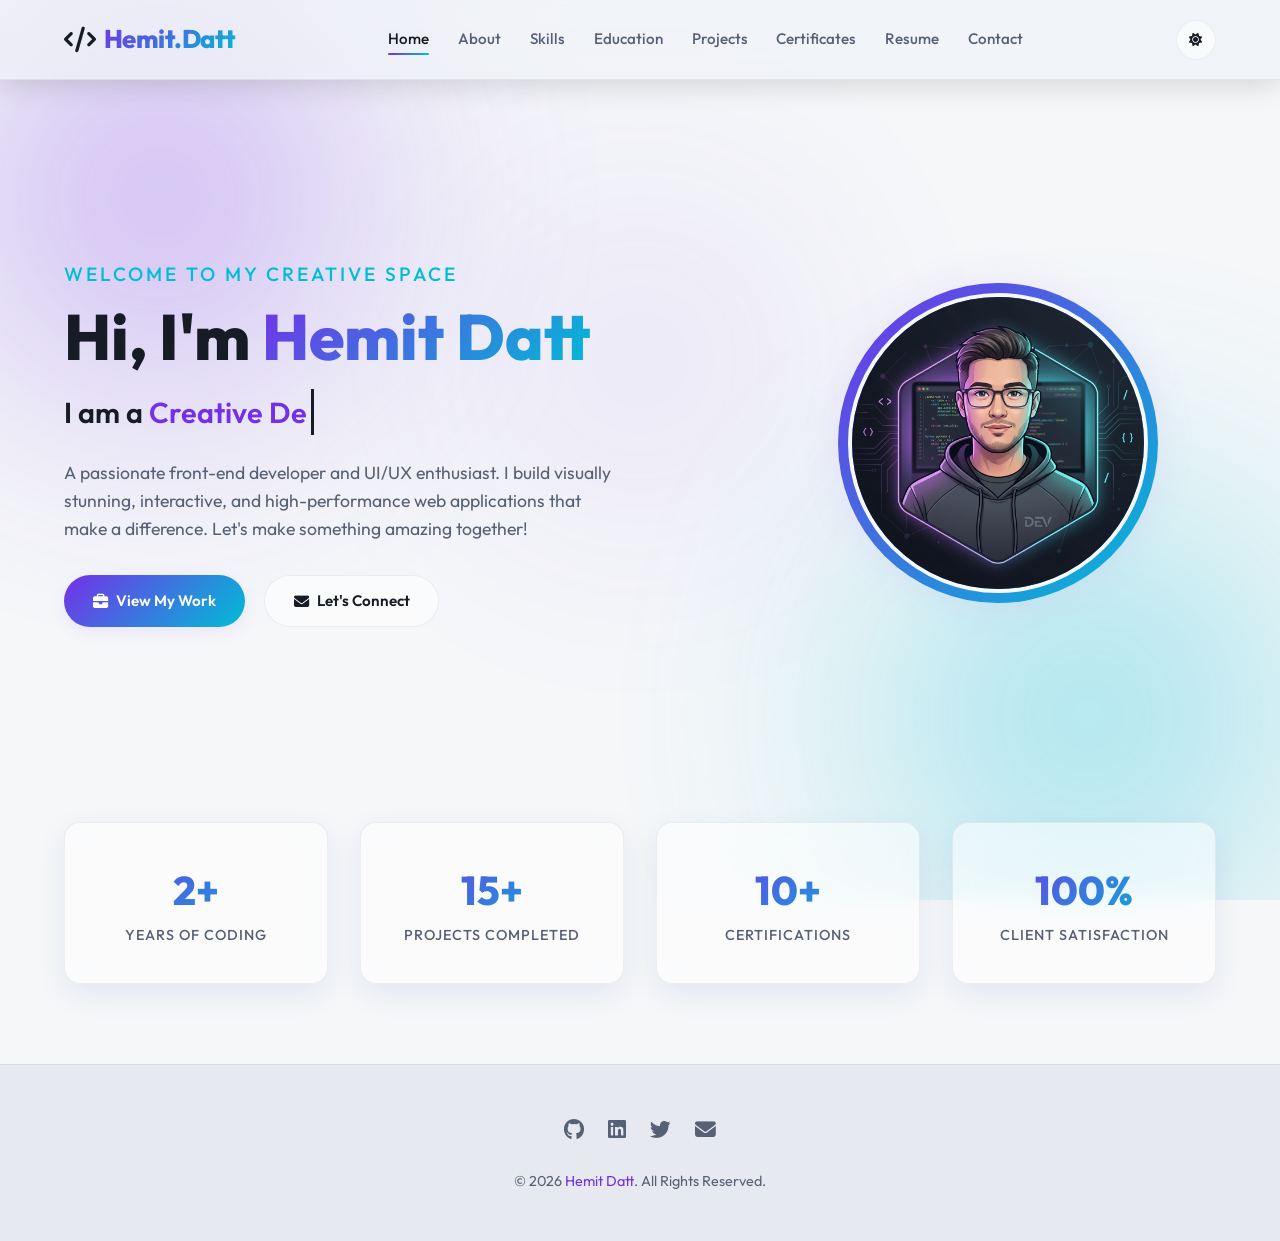
==== index.html @ 0796e35e "Add portfolio website" ====
<!DOCTYPE html>
<html lang="en" data-theme="dark">
<head>
  <meta charset="UTF-8">
  <meta name="viewport" content="width=device-width, initial-scale=1.0">
  <meta name="description" content="Welcome to Hemit Datt's official animated portfolio. I am a creative software developer specializing in responsive glassmorphic web experiences.">
  <title>Hemit Datt | Home</title>
  <!-- Stylesheets -->
  <link rel="stylesheet" href="css/style.css">
  <!-- FontAwesome Icons -->
  <link rel="stylesheet" href="https://cdnjs.cloudflare.com/ajax/libs/font-awesome/6.4.0/css/all.min.css">
</head>
<body>
  <!-- Ambient BG -->
  <div class="ambient-bg">
    <div class="orb orb-1"></div>
    <div class="orb orb-2"></div>
    <div class="orb orb-3"></div>
  </div>

  <!-- Loading Screen -->
  <div class="loader-wrapper">
    <div class="loader">
      <div class="loader-ring"></div>
      <div class="loader-ring"></div>
      <div class="loader-ring"></div>
    </div>
  </div>

  <!-- Fixed Header / Navbar -->
  <header class="header">
    <nav class="glass-nav">
      <a href="index.html" class="logo">
        <i class="fa-solid fa-code"></i><span>Hemit.Datt</span>
      </a>
      <ul class="nav-links">
        <li><a href="index.html" class="active">Home</a></li>
        <li><a href="about.html">About</a></li>
        <li><a href="skills.html">Skills</a></li>
        <li><a href="education.html">Education</a></li>
        <li><a href="projects.html">Projects</a></li>
        <li><a href="certificates.html">Certificates</a></li>
        <li><a href="resume.html">Resume</a></li>
        <li><a href="contact.html">Contact</a></li>
      </ul>
      <div class="nav-actions">
        <button id="theme-toggle" class="theme-toggle" aria-label="Toggle Theme">
          <i class="fa-solid fa-moon"></i>
          <i class="fa-solid fa-sun"></i>
        </button>
        <button class="hamburger" aria-label="Toggle Menu">
          <span></span>
          <span></span>
          <span></span>
        </button>
      </div>
    </nav>
  </header>

  <!-- Page Container -->
  <div class="page-container">
    <main>
      <section class="section">
        <div class="hero-container">
          <!-- Hero Text Content -->
          <div class="hero-content reveal-left">
            <h3>Welcome to my creative space</h3>
            <h1>Hi, I'm <span>Hemit Datt</span></h1>
            <div class="hero-subtitle">
              I am a <span class="typed-text"></span><span class="cursor">&nbsp;</span>
            </div>
            <p class="hero-desc">
              A passionate front-end developer and UI/UX enthusiast. I build visually stunning, interactive, and high-performance web applications that make a difference. Let's make something amazing together!
            </p>
            <div class="btn-container">
              <a href="projects.html" class="btn btn-primary">
                <i class="fa-solid fa-briefcase"></i> View My Work
              </a>
              <a href="contact.html" class="btn btn-secondary">
                <i class="fa-solid fa-envelope"></i> Let's Connect
              </a>
            </div>
          </div>

          <!-- Hero Image -->
          <div class="hero-visual reveal-right">
            <div class="avatar-frame">
              <img src="images/profile.jpg" alt="Hemit Datt profile photo" loading="eager">
            </div>
          </div>
        </div>

        <!-- Quick Stats Grid -->
        <div class="stats-grid reveal delay-300">
          <div class="glass-card stat-card">
            <span class="stat-num">2+</span>
            <span class="stat-label">Years of coding</span>
          </div>
          <div class="glass-card stat-card">
            <span class="stat-num">15+</span>
            <span class="stat-label">Projects completed</span>
          </div>
          <div class="glass-card stat-card">
            <span class="stat-num">10+</span>
            <span class="stat-label">Certifications</span>
          </div>
          <div class="glass-card stat-card">
            <span class="stat-num">100%</span>
            <span class="stat-label">Client satisfaction</span>
          </div>
        </div>
      </section>
    </main>

    <!-- Footer -->
    <footer class="footer">
      <div class="footer-content">
        <div class="footer-socials">
          <a href="https://github.com" target="_blank" rel="noopener noreferrer"><i class="fa-brands fa-github"></i></a>
          <a href="https://linkedin.com" target="_blank" rel="noopener noreferrer"><i class="fa-brands fa-linkedin"></i></a>
          <a href="https://twitter.com" target="_blank" rel="noopener noreferrer"><i class="fa-brands fa-twitter"></i></a>
          <a href="mailto:hemitdatt@example.com"><i class="fa-solid fa-envelope"></i></a>
        </div>
        <p>&copy; 2026 <span>Hemit Datt</span>. All Rights Reserved.</p>
      </div>
    </footer>
  </div>

  <!-- Back to Top Button -->
  <button class="back-to-top" aria-label="Back to Top">
    <i class="fa-solid fa-arrow-up"></i>
  </button>

  <!-- Shared JavaScript -->
  <script src="js/script.js"></script>
</body>
</html>
---- css/style.css ----
/* 
   Hemit Datt Portfolio Website
   Shared Style Sheet (style.css)
   Features: Glassmorphism, Dark/Light Mode support, Custom animations, responsive grids
*/

@import url('https://fonts.googleapis.com/css2?family=Outfit:wght@300;400;500;600;700;800&family=Fira+Code:wght@400;500&display=swap');

/* --- Theme Variables --- */
:root {
  /* Dark Mode (Default) */
  --bg-primary: hsl(225, 20%, 8%);
  --bg-secondary: hsl(225, 18%, 12%);
  --accent-primary: hsl(271, 91%, 65%); /* Neon Purple */
  --accent-secondary: hsl(180, 100%, 50%); /* Neon Cyan */
  --text-primary: hsl(0, 0%, 98%);
  --text-secondary: hsl(225, 15%, 70%);
  
  --glass-bg: rgba(18, 20, 32, 0.45);
  --glass-border: rgba(255, 255, 255, 0.08);
  --glass-shadow: rgba(0, 0, 0, 0.4);
  --navbar-bg: rgba(10, 12, 22, 0.7);
  --glow-color: rgba(168, 85, 247, 0.25);
  --glow-secondary: rgba(6, 182, 212, 0.25);
  
  --card-hover-y: -8px;
  --transition-speed: 0.3s;
  --transition-ease: cubic-bezier(0.4, 0, 0.2, 1);
  
  --scroll-bar-width: 8px;
}

[data-theme="light"] {
  /* Light Mode Toggle Override */
  --bg-primary: hsl(220, 25%, 97%);
  --bg-secondary: hsl(220, 20%, 92%);
  --accent-primary: hsl(262, 80%, 55%); /* Vibrant Royal Purple */
  --accent-secondary: hsl(187, 100%, 42%); /* Deep Ocean Cyan */
  --text-primary: hsl(224, 25%, 12%);
  --text-secondary: hsl(220, 15%, 40%);
  
  --glass-bg: rgba(255, 255, 255, 0.55);
  --glass-border: rgba(0, 0, 0, 0.06);
  --glass-shadow: rgba(31, 38, 135, 0.08);
  --navbar-bg: rgba(240, 242, 248, 0.7);
  --glow-color: rgba(168, 85, 247, 0.1);
  --glow-secondary: rgba(6, 182, 212, 0.1);
}

/* --- General Reset & Styling --- */
* {
  margin: 0;
  padding: 0;
  box-sizing: border-box;
}

html {
  scroll-behavior: smooth;
  font-size: 16px;
  overflow-x: hidden;
}

body {
  font-family: 'Outfit', sans-serif;
  background-color: var(--bg-primary);
  color: var(--text-primary);
  line-height: 1.6;
  min-height: 100vh;
  position: relative;
  overflow-x: hidden;
  transition: background-color 0.5s ease, color 0.5s ease;
}

/* Custom Scrollbar */
::-webkit-scrollbar {
  width: var(--scroll-bar-width);
}
::-webkit-scrollbar-track {
  background: var(--bg-primary);
}
::-webkit-scrollbar-thumb {
  background: var(--glass-border);
  border-radius: 4px;
}
::-webkit-scrollbar-thumb:hover {
  background: var(--accent-primary);
}

/* --- Background Ambient Light Orbs --- */
.ambient-bg {
  position: fixed;
  top: 0;
  left: 0;
  width: 100%;
  height: 100%;
  z-index: -1;
  pointer-events: none;
  overflow: hidden;
}

.orb {
  position: absolute;
  border-radius: 50%;
  filter: blur(120px);
  opacity: 0.45;
  transition: opacity 0.5s ease;
}

.orb-1 {
  top: -10%;
  left: -10%;
  width: 45vw;
  height: 45vw;
  background: radial-gradient(circle, var(--accent-primary) 0%, transparent 70%);
  animation: floatOrb1 25s infinite alternate ease-in-out;
}

.orb-2 {
  bottom: -15%;
  right: -10%;
  width: 50vw;
  height: 50vw;
  background: radial-gradient(circle, var(--accent-secondary) 0%, transparent 70%);
  animation: floatOrb2 30s infinite alternate ease-in-out;
}

.orb-3 {
  top: 40%;
  left: 50%;
  transform: translate(-50%, -50%);
  width: 35vw;
  height: 35vw;
  background: radial-gradient(circle, var(--accent-primary) 0%, transparent 70%);
  opacity: 0.15;
  animation: floatOrb3 20s infinite alternate ease-in-out;
}

@keyframes floatOrb1 {
  0% { transform: translate(0, 0) scale(1); }
  100% { transform: translate(8%, 10%) scale(1.15); }
}

@keyframes floatOrb2 {
  0% { transform: translate(0, 0) scale(1.1); }
  100% { transform: translate(-10%, -8%) scale(0.9); }
}

@keyframes floatOrb3 {
  0% { transform: translate(-50%, -50%) rotate(0deg); }
  100% { transform: translate(-40%, -45%) rotate(180deg); }
}

/* --- Loader and Transitions --- */
.loader-wrapper {
  position: fixed;
  top: 0;
  left: 0;
  width: 100vw;
  height: 100vh;
  background-color: var(--bg-primary);
  z-index: 9999;
  display: flex;
  justify-content: center;
  align-items: center;
  transition: opacity 0.6s var(--transition-ease), visibility 0.6s;
}

.loader-wrapper.fade-out {
  opacity: 0;
  visibility: hidden;
}

.loader {
  position: relative;
  width: 80px;
  height: 80px;
}

.loader-ring {
  position: absolute;
  width: 100%;
  height: 100%;
  border: 4px solid transparent;
  border-top-color: var(--accent-primary);
  border-radius: 50%;
  animation: spin 1.2s cubic-bezier(0.5, 0, 0.5, 1) infinite;
}

.loader-ring:nth-child(2) {
  width: 80%;
  height: 80%;
  margin: 10%;
  border-top-color: var(--accent-secondary);
  animation-duration: 0.9s;
  animation-direction: reverse;
}

.loader-ring:nth-child(3) {
  width: 60%;
  height: 60%;
  margin: 20%;
  border-top-color: var(--text-primary);
  animation-duration: 0.6s;
}

@keyframes spin {
  0% { transform: rotate(0deg); }
  100% { transform: rotate(360deg); }
}

/* Page Transition Mask */
.page-container {
  opacity: 1;
  transform: translateY(0);
  transition: opacity 0.4s var(--transition-ease), transform 0.4s var(--transition-ease);
}

.page-container.page-exit {
  opacity: 0;
  transform: translateY(-20px);
}

/* --- Header / Fixed Navbar --- */
.header {
  position: fixed;
  top: 0;
  left: 0;
  width: 100%;
  z-index: 1000;
  transition: padding 0.3s ease;
}

.glass-nav {
  background: var(--navbar-bg);
  backdrop-filter: blur(16px);
  -webkit-backdrop-filter: blur(16px);
  border-bottom: 1px solid var(--glass-border);
  box-shadow: 0 4px 30px rgba(0, 0, 0, 0.15);
  display: flex;
  justify-content: space-between;
  align-items: center;
  padding: 1.2rem 5%;
  transition: padding 0.3s ease, background 0.3s ease;
}

.header.scrolled .glass-nav {
  padding: 0.8rem 5%;
  background: rgba(10, 12, 22, 0.85);
}

[data-theme="light"] .header.scrolled .glass-nav {
  background: rgba(240, 242, 248, 0.85);
}

.logo {
  font-size: 1.6rem;
  font-weight: 800;
  letter-spacing: -0.5px;
  text-decoration: none;
  color: var(--text-primary);
  display: flex;
  align-items: center;
  gap: 8px;
}

.logo span {
  background: linear-gradient(135deg, var(--accent-primary), var(--accent-secondary));
  -webkit-background-clip: text;
  -webkit-text-fill-color: transparent;
}

.nav-links {
  display: flex;
  list-style: none;
  gap: 1.8rem;
  align-items: center;
}

.nav-links a {
  text-decoration: none;
  color: var(--text-secondary);
  font-size: 0.95rem;
  font-weight: 500;
  transition: color var(--transition-speed), text-shadow var(--transition-speed);
  position: relative;
  padding: 0.4rem 0;
}

.nav-links a::after {
  content: '';
  position: absolute;
  bottom: 0;
  left: 0;
  width: 0;
  height: 2px;
  background: linear-gradient(90deg, var(--accent-primary), var(--accent-secondary));
  transition: width 0.3s ease;
  border-radius: 2px;
}

.nav-links a:hover,
.nav-links a.active {
  color: var(--text-primary);
  text-shadow: 0 0 10px var(--glow-color);
}

.nav-links a:hover::after,
.nav-links a.active::after {
  width: 100%;
}

/* Theme Toggle Button */
.nav-actions {
  display: flex;
  align-items: center;
  gap: 1rem;
}

.theme-toggle {
  background: transparent;
  border: 1px solid var(--glass-border);
  outline: none;
  cursor: pointer;
  width: 40px;
  height: 40px;
  border-radius: 50%;
  color: var(--text-primary);
  display: flex;
  justify-content: center;
  align-items: center;
  transition: all 0.3s ease;
  background: var(--glass-bg);
}

.theme-toggle:hover {
  background: var(--accent-primary);
  color: white;
  box-shadow: 0 0 15px var(--glow-color);
  transform: rotate(20deg);
}

.theme-toggle .fa-sun {
  display: none;
}

[data-theme="light"] .theme-toggle .fa-sun {
  display: inline-block;
}

[data-theme="light"] .theme-toggle .fa-moon {
  display: none;
}

/* Mobile Hamburger Menu */
.hamburger {
  display: none;
  cursor: pointer;
  border: none;
  background: transparent;
  width: 30px;
  height: 20px;
  position: relative;
  z-index: 1001;
}

.hamburger span {
  display: block;
  position: absolute;
  height: 2.5px;
  width: 100%;
  background: var(--text-primary);
  border-radius: 9px;
  opacity: 1;
  left: 0;
  transform: rotate(0deg);
  transition: .25s ease-in-out;
}

.hamburger span:nth-child(1) { top: 0px; }
.hamburger span:nth-child(2) { top: 8px; }
.hamburger span:nth-child(3) { top: 16px; }

.hamburger.open span:nth-child(1) {
  top: 8px;
  transform: rotate(135deg);
}

.hamburger.open span:nth-child(2) {
  opacity: 0;
  left: -60px;
}

.hamburger.open span:nth-child(3) {
  top: 8px;
  transform: rotate(-135deg);
}

/* --- Layout Containers & Typography --- */
.section {
  padding: 8rem 5% 5rem;
  max-width: 1300px;
  margin: 0 auto;
  min-height: calc(100vh - 80px);
  display: flex;
  flex-direction: column;
  justify-content: center;
}

.section-title {
  font-size: 2.8rem;
  font-weight: 800;
  margin-bottom: 3rem;
  position: relative;
  display: inline-block;
}

.section-title span {
  background: linear-gradient(135deg, var(--accent-primary) 30%, var(--accent-secondary) 100%);
  -webkit-background-clip: text;
  -webkit-text-fill-color: transparent;
}

/* Glassmorphism Card Style */
.glass-card {
  background: var(--glass-bg);
  border: 1px solid var(--glass-border);
  backdrop-filter: blur(12px);
  -webkit-backdrop-filter: blur(12px);
  border-radius: 16px;
  box-shadow: 0 10px 30px 0 var(--glass-shadow);
  padding: 2.2rem;
  transition: transform var(--transition-speed) var(--transition-ease),
              box-shadow var(--transition-speed) var(--transition-ease),
              border-color var(--transition-speed) var(--transition-ease);
}

.glass-card:hover {
  transform: translateY(var(--card-hover-y));
  border-color: rgba(255, 255, 255, 0.2);
  box-shadow: 0 15px 35px var(--glow-color), 0 0 10px var(--glow-secondary);
}

[data-theme="light"] .glass-card:hover {
  border-color: rgba(0, 0, 0, 0.12);
  box-shadow: 0 15px 35px var(--glow-color);
}

/* Buttons */
.btn-container {
  display: flex;
  gap: 1.2rem;
  flex-wrap: wrap;
  margin-top: 1.8rem;
}

.btn {
  display: inline-flex;
  align-items: center;
  gap: 8px;
  padding: 0.8rem 1.8rem;
  border-radius: 30px;
  font-size: 0.95rem;
  font-weight: 600;
  text-decoration: none;
  cursor: pointer;
  transition: all 0.3s ease;
  position: relative;
  overflow: hidden;
  z-index: 1;
}

.btn-primary {
  color: white;
  border: none;
  background: linear-gradient(135deg, var(--accent-primary) 0%, var(--accent-secondary) 100%);
  box-shadow: 0 5px 15px var(--glow-color);
}

.btn-primary:hover {
  box-shadow: 0 8px 25px var(--glow-color), 0 0 12px var(--glow-secondary);
  transform: translateY(-3px);
}

.btn-secondary {
  color: var(--text-primary);
  background: var(--glass-bg);
  border: 1px solid var(--glass-border);
  backdrop-filter: blur(8px);
}

.btn-secondary:hover {
  background: var(--text-primary);
  color: var(--bg-primary);
  border-color: var(--text-primary);
  transform: translateY(-3px);
}

/* --- Scroll Reveal System --- */
.reveal {
  opacity: 0;
  transform: translateY(35px);
  transition: opacity 0.8s cubic-bezier(0.25, 0.46, 0.45, 0.94),
              transform 0.8s cubic-bezier(0.25, 0.46, 0.45, 0.94);
}

.reveal.revealed {
  opacity: 1;
  transform: translateY(0);
}

.reveal-left {
  opacity: 0;
  transform: translateX(-40px);
  transition: opacity 0.8s ease, transform 0.8s ease;
}

.reveal-left.revealed {
  opacity: 1;
  transform: translateX(0);
}

.reveal-right {
  opacity: 0;
  transform: translateX(40px);
  transition: opacity 0.8s ease, transform 0.8s ease;
}

.reveal-right.revealed {
  opacity: 1;
  transform: translateX(0);
}

.delay-100 { transition-delay: 100ms; }
.delay-200 { transition-delay: 200ms; }
.delay-300 { transition-delay: 300ms; }
.delay-400 { transition-delay: 400ms; }

/* --- Footer --- */
.footer {
  width: 100%;
  padding: 3rem 5%;
  background: rgba(8, 10, 18, 0.95);
  border-top: 1px solid var(--glass-border);
  text-align: center;
  margin-top: auto;
}

[data-theme="light"] .footer {
  background: rgba(230, 232, 240, 0.95);
}

.footer-content {
  max-width: 1200px;
  margin: 0 auto;
  display: flex;
  flex-direction: column;
  align-items: center;
  gap: 1.5rem;
}

.footer-socials {
  display: flex;
  gap: 1.5rem;
}

.footer-socials a {
  color: var(--text-secondary);
  font-size: 1.3rem;
  transition: color var(--transition-speed) ease, transform var(--transition-speed) ease;
}

.footer-socials a:hover {
  color: var(--accent-primary);
  transform: translateY(-4px) scale(1.1);
  text-shadow: 0 0 10px var(--glow-color);
}

.footer p {
  color: var(--text-secondary);
  font-size: 0.9rem;
}

.footer p span {
  color: var(--accent-primary);
}

/* --- Back to Top Button --- */
.back-to-top {
  position: fixed;
  bottom: 30px;
  right: 30px;
  width: 45px;
  height: 45px;
  border-radius: 50%;
  background: var(--glass-bg);
  border: 1px solid var(--glass-border);
  color: var(--text-primary);
  display: flex;
  justify-content: center;
  align-items: center;
  cursor: pointer;
  opacity: 0;
  visibility: hidden;
  z-index: 999;
  transition: all 0.3s ease;
  backdrop-filter: blur(8px);
}

.back-to-top.show {
  opacity: 1;
  visibility: visible;
}

.back-to-top:hover {
  background: var(--accent-primary);
  color: white;
  transform: translateY(-5px);
  box-shadow: 0 5px 15px var(--glow-color);
}

/* ========================================================
   PAGE-SPECIFIC STYLES
   ======================================================== */

/* --- HOME PAGE (index.html) --- */
.hero-container {
  display: grid;
  grid-template-columns: 1.2fr 0.8fr;
  align-items: center;
  gap: 4rem;
  min-height: 70vh;
}

.hero-content h3 {
  font-size: 1.2rem;
  font-weight: 500;
  text-transform: uppercase;
  letter-spacing: 3px;
  color: var(--accent-secondary);
  margin-bottom: 0.8rem;
}

.hero-content h1 {
  font-size: 4rem;
  font-weight: 800;
  line-height: 1.1;
  margin-bottom: 1rem;
}

.hero-content h1 span {
  background: linear-gradient(135deg, var(--accent-primary), var(--accent-secondary));
  -webkit-background-clip: text;
  -webkit-text-fill-color: transparent;
}

.hero-subtitle {
  font-size: 1.8rem;
  font-weight: 600;
  margin-bottom: 1.5rem;
  min-height: 2.8rem; /* Prevents layout shifting during typing */
}

.typed-text {
  color: var(--accent-primary);
}

.cursor {
  display: inline-block;
  width: 3px;
  background-color: var(--text-primary);
  margin-left: 4px;
  animation: blink 0.8s infinite;
}

@keyframes blink {
  0%, 100% { opacity: 1; }
  50% { opacity: 0; }
}

.hero-desc {
  color: var(--text-secondary);
  font-size: 1.1rem;
  max-width: 550px;
  margin-bottom: 2rem;
}

.hero-visual {
  display: flex;
  justify-content: center;
  align-items: center;
  position: relative;
}

.hero-visual .avatar-frame {
  position: relative;
  width: 320px;
  height: 320px;
  border-radius: 50%;
  padding: 10px;
  background: linear-gradient(135deg, var(--accent-primary), var(--accent-secondary));
  box-shadow: 0 0 40px var(--glow-color);
  animation: pulseGlow 8s infinite alternate ease-in-out;
}

.hero-visual img {
  width: 100%;
  height: 100%;
  object-fit: cover;
  border-radius: 50%;
  border: 4px solid var(--bg-primary);
}

@keyframes pulseGlow {
  0% { box-shadow: 0 0 30px var(--glow-color); }
  100% { box-shadow: 0 0 50px var(--glow-secondary), 0 0 20px var(--glow-color); }
}

/* Home Quick Stats */
.stats-grid {
  display: grid;
  grid-template-columns: repeat(4, 1fr);
  gap: 2rem;
  margin-top: 4rem;
}

.stat-card {
  text-align: center;
}

.stat-num {
  font-size: 2.5rem;
  font-weight: 800;
  background: linear-gradient(135deg, var(--accent-primary), var(--accent-secondary));
  -webkit-background-clip: text;
  -webkit-text-fill-color: transparent;
  display: block;
}

.stat-label {
  font-size: 0.9rem;
  color: var(--text-secondary);
  font-weight: 500;
  text-transform: uppercase;
  letter-spacing: 1px;
  margin-top: 0.4rem;
}

/* --- ABOUT PAGE (about.html) --- */
.about-grid {
  display: grid;
  grid-template-columns: 0.8fr 1.2fr;
  gap: 4rem;
  align-items: flex-start;
}

.about-img-container {
  display: flex;
  justify-content: center;
}

.about-frame {
  width: 100%;
  max-width: 350px;
  border-radius: 20px;
  overflow: hidden;
  border: 1px solid var(--glass-border);
  box-shadow: 0 15px 35px var(--glass-shadow);
  position: relative;
}

.about-frame img {
  width: 100%;
  display: block;
  filter: grayscale(20%);
  transition: filter 0.5s ease, transform 0.5s ease;
}

.about-frame:hover img {
  filter: grayscale(0%);
  transform: scale(1.03);
}

.about-text h2 {
  font-size: 2rem;
  margin-bottom: 1.2rem;
}

.about-text h2 span {
  color: var(--accent-primary);
}

.about-text p {
  color: var(--text-secondary);
  margin-bottom: 1.5rem;
  font-size: 1.05rem;
}

.personal-info {
  display: grid;
  grid-template-columns: repeat(2, 1fr);
  gap: 1.2rem;
  margin: 2rem 0;
}

.info-item {
  font-size: 0.95rem;
}

.info-item strong {
  color: var(--text-primary);
}

.info-item span {
  color: var(--text-secondary);
  margin-left: 5px;
}

/* Timeline on About */
.about-timeline-section {
  margin-top: 4rem;
}

.about-timeline-section h3 {
  font-size: 1.8rem;
  margin-bottom: 2rem;
}

/* --- SKILLS PAGE (skills.html) --- */
.skills-container {
  display: grid;
  grid-template-columns: repeat(2, 1fr);
  gap: 2.5rem;
}

.skills-category h3 {
  font-size: 1.4rem;
  margin-bottom: 1.8rem;
  color: var(--text-primary);
  display: flex;
  align-items: center;
  gap: 10px;
}

.skills-category h3 i {
  color: var(--accent-primary);
}

.skills-list {
  display: flex;
  flex-direction: column;
  gap: 1.5rem;
}

.skill-item {
  width: 100%;
}

.skill-info {
  display: flex;
  justify-content: space-between;
  margin-bottom: 0.5rem;
  font-weight: 500;
  font-size: 0.95rem;
}

.skill-bar-bg {
  width: 100%;
  height: 8px;
  background: rgba(255, 255, 255, 0.05);
  border-radius: 4px;
  overflow: hidden;
  border: 1px solid var(--glass-border);
}

[data-theme="light"] .skill-bar-bg {
  background: rgba(0, 0, 0, 0.04);
}

.skill-bar-fill {
  height: 100%;
  border-radius: 4px;
  background: linear-gradient(90deg, var(--accent-primary), var(--accent-secondary));
  width: 0%; /* Animated via JS on reveal */
  transition: width 1.5s cubic-bezier(0.1, 1, 0.1, 1);
}

/* --- EDUCATION PAGE (education.html) --- */
.timeline {
  position: relative;
  max-width: 800px;
  margin: 0 auto;
}

.timeline::before {
  content: '';
  position: absolute;
  width: 3px;
  background: linear-gradient(180deg, var(--accent-primary), var(--accent-secondary));
  top: 0;
  bottom: 0;
  left: 50%;
  transform: translateX(-50%);
  border-radius: 2px;
}

.timeline-item {
  padding: 1rem 2rem;
  position: relative;
  width: 50%;
  margin-bottom: 2rem;
}

.timeline-item:nth-child(odd) {
  left: 0;
  text-align: right;
}

.timeline-item:nth-child(even) {
  left: 50%;
}

.timeline-dot {
  width: 20px;
  height: 20px;
  background: var(--bg-primary);
  border: 4px solid var(--accent-primary);
  position: absolute;
  border-radius: 50%;
  top: 25px;
  z-index: 10;
  box-shadow: 0 0 10px var(--glow-color);
  transition: all 0.3s ease;
}

.timeline-item:nth-child(odd) .timeline-dot {
  right: -10px;
}

.timeline-item:nth-child(even) .timeline-dot {
  left: -10px;
  border-color: var(--accent-secondary);
  box-shadow: 0 0 10px var(--glow-secondary);
}

.timeline-item:hover .timeline-dot {
  transform: scale(1.3);
  background: var(--text-primary);
}

.timeline-date {
  font-family: 'Fira Code', monospace;
  font-size: 0.9rem;
  font-weight: 500;
  color: var(--accent-secondary);
  margin-bottom: 0.5rem;
  display: block;
}

.timeline-item:nth-child(odd) .timeline-date {
  color: var(--accent-primary);
}

.timeline-content h3 {
  font-size: 1.25rem;
  margin-bottom: 0.4rem;
}

.timeline-content .school {
  font-size: 0.95rem;
  font-weight: 500;
  color: var(--text-primary);
  opacity: 0.9;
  margin-bottom: 0.8rem;
  display: block;
}

.timeline-content p {
  font-size: 0.9rem;
  color: var(--text-secondary);
}

/* --- PROJECTS PAGE (projects.html) --- */
.portfolio-filters {
  display: flex;
  justify-content: center;
  gap: 1rem;
  margin-bottom: 3rem;
  flex-wrap: wrap;
}

.filter-btn {
  background: var(--glass-bg);
  border: 1px solid var(--glass-border);
  color: var(--text-secondary);
  padding: 0.6rem 1.5rem;
  border-radius: 30px;
  font-size: 0.9rem;
  font-weight: 600;
  cursor: pointer;
  transition: all 0.3s ease;
  backdrop-filter: blur(8px);
}

.filter-btn:hover,
.filter-btn.active {
  background: var(--accent-primary);
  border-color: var(--accent-primary);
  color: white;
  box-shadow: 0 5px 15px var(--glow-color);
  transform: translateY(-2px);
}

.projects-grid {
  display: grid;
  grid-template-columns: repeat(auto-fill, minmax(330px, 1fr));
  gap: 2.5rem;
}

.project-card {
  display: flex;
  flex-direction: column;
  height: 100%;
  padding: 0;
  overflow: hidden;
}

.project-img {
  width: 100%;
  height: 210px;
  overflow: hidden;
  position: relative;
  border-bottom: 1px solid var(--glass-border);
}

.project-img img {
  width: 100%;
  height: 100%;
  object-fit: cover;
  transition: transform 0.5s ease;
}

.project-card:hover .project-img img {
  transform: scale(1.08);
}

.project-info {
  padding: 1.8rem;
  display: flex;
  flex-direction: column;
  flex-grow: 1;
}

.project-info h3 {
  font-size: 1.35rem;
  margin-bottom: 0.8rem;
}

.project-info p {
  color: var(--text-secondary);
  font-size: 0.95rem;
  margin-bottom: 1.5rem;
  flex-grow: 1;
}

.project-tags {
  display: flex;
  gap: 0.5rem;
  flex-wrap: wrap;
  margin-bottom: 1.5rem;
}

.tag {
  font-family: 'Fira Code', monospace;
  font-size: 0.75rem;
  background: rgba(255, 255, 255, 0.05);
  border: 1px solid var(--glass-border);
  color: var(--accent-secondary);
  padding: 0.2rem 0.6rem;
  border-radius: 4px;
}

[data-theme="light"] .tag {
  background: rgba(0, 0, 0, 0.03);
}

.project-links {
  display: flex;
  gap: 1rem;
}

.project-links a {
  text-decoration: none;
  font-size: 0.9rem;
  font-weight: 600;
  display: flex;
  align-items: center;
  gap: 5px;
  color: var(--text-primary);
  transition: color 0.3s ease;
}

.project-links a:hover {
  color: var(--accent-primary);
}

/* --- CERTIFICATES PAGE (certificates.html) --- */
.certificates-grid {
  display: grid;
  grid-template-columns: repeat(auto-fill, minmax(330px, 1fr));
  gap: 2.5rem;
}

.cert-card {
  cursor: pointer;
  overflow: hidden;
  padding: 0;
}

.cert-img-container {
  width: 100%;
  height: 220px;
  overflow: hidden;
  position: relative;
}

.cert-img-container img {
  width: 100%;
  height: 100%;
  object-fit: cover;
  transition: transform 0.5s ease;
}

.cert-card:hover .cert-img-container img {
  transform: scale(1.05);
}

.cert-details {
  padding: 1.5rem;
}

.cert-details h3 {
  font-size: 1.15rem;
  margin-bottom: 0.4rem;
}

.cert-details p {
  color: var(--text-secondary);
  font-size: 0.9rem;
  margin-bottom: 0.8rem;
}

.cert-meta {
  display: flex;
  justify-content: space-between;
  font-family: 'Fira Code', monospace;
  font-size: 0.78rem;
  color: var(--accent-primary);
}

/* Lightbox Modal */
.lightbox {
  position: fixed;
  top: 0;
  left: 0;
  width: 100%;
  height: 100%;
  background: rgba(5, 7, 15, 0.9);
  backdrop-filter: blur(8px);
  z-index: 2000;
  display: flex;
  justify-content: center;
  align-items: center;
  opacity: 0;
  pointer-events: none;
  transition: opacity 0.3s ease;
}

.lightbox.active {
  opacity: 1;
  pointer-events: auto;
}

.lightbox-content {
  position: relative;
  max-width: 85%;
  max-height: 85%;
}

.lightbox img {
  max-width: 100%;
  max-height: 80vh;
  border-radius: 12px;
  box-shadow: 0 10px 40px rgba(0, 0, 0, 0.6);
  border: 1px solid rgba(255, 255, 255, 0.1);
  display: block;
}

.lightbox-close {
  position: absolute;
  top: -45px;
  right: 0;
  color: white;
  font-size: 2rem;
  cursor: pointer;
  transition: color 0.3s ease;
}

.lightbox-close:hover {
  color: var(--accent-primary);
}

.lightbox-caption {
  color: white;
  text-align: center;
  margin-top: 1rem;
  font-size: 1.1rem;
  font-weight: 500;
}

/* --- RESUME PAGE (resume.html) --- */
.resume-section {
  max-width: 900px;
  margin: 0 auto;
}

.resume-header {
  display: flex;
  justify-content: space-between;
  align-items: center;
  margin-bottom: 2.5rem;
}

.resume-paper {
  background: var(--glass-bg);
  border: 1px solid var(--glass-border);
  backdrop-filter: blur(12px);
  border-radius: 16px;
  box-shadow: 0 15px 35px var(--glass-shadow);
  padding: 4rem;
}

[data-theme="light"] .resume-paper {
  background: white;
  border-color: rgba(0, 0, 0, 0.08);
}

.resume-title-block {
  border-bottom: 2px solid var(--glass-border);
  padding-bottom: 2rem;
  margin-bottom: 2.5rem;
  display: flex;
  justify-content: space-between;
  align-items: flex-end;
}

[data-theme="light"] .resume-title-block {
  border-color: hsl(220, 20%, 90%);
}

.resume-name h1 {
  font-size: 2.8rem;
  font-weight: 800;
  margin-bottom: 0.3rem;
  background: linear-gradient(135deg, var(--accent-primary), var(--accent-secondary));
  -webkit-background-clip: text;
  -webkit-text-fill-color: transparent;
}

.resume-name p {
  font-size: 1.2rem;
  font-weight: 500;
  color: var(--accent-secondary);
}

.resume-contact-details {
  text-align: right;
  font-size: 0.9rem;
  color: var(--text-secondary);
}

.resume-contact-details div {
  margin-bottom: 0.2rem;
}

.resume-body-grid {
  display: grid;
  grid-template-columns: 2fr 1fr;
  gap: 3rem;
}

.resume-column {
  display: flex;
  flex-direction: column;
  gap: 2.5rem;
}

.resume-block-title {
  font-size: 1.3rem;
  font-weight: 700;
  text-transform: uppercase;
  letter-spacing: 1px;
  color: var(--accent-primary);
  margin-bottom: 1.2rem;
  border-bottom: 1px solid var(--glass-border);
  padding-bottom: 0.4rem;
}

[data-theme="light"] .resume-block-title {
  border-color: hsl(220, 20%, 90%);
}

.resume-exp-item {
  margin-bottom: 1.8rem;
}

.resume-exp-item:last-child {
  margin-bottom: 0;
}

.resume-exp-header {
  display: flex;
  justify-content: space-between;
  margin-bottom: 0.5rem;
}

.resume-exp-header h4 {
  font-size: 1.1rem;
}

.resume-exp-header span {
  font-family: 'Fira Code', monospace;
  font-size: 0.8rem;
  color: var(--accent-secondary);
}

.resume-exp-item .company {
  font-size: 0.95rem;
  font-weight: 500;
  color: var(--text-primary);
  opacity: 0.85;
  margin-bottom: 0.5rem;
  display: block;
}

.resume-exp-item ul {
  padding-left: 1.2rem;
  font-size: 0.9rem;
  color: var(--text-secondary);
  display: flex;
  flex-direction: column;
  gap: 0.4rem;
}

.resume-skills-group {
  margin-bottom: 1.5rem;
}

.resume-skills-group h5 {
  font-size: 0.95rem;
  font-weight: 600;
  margin-bottom: 0.5rem;
  color: var(--text-primary);
}

.resume-skills-tags {
  display: flex;
  flex-wrap: wrap;
  gap: 0.4rem;
}

.resume-skills-tags span {
  font-size: 0.8rem;
  background: rgba(255, 255, 255, 0.05);
  border: 1px solid var(--glass-border);
  color: var(--text-secondary);
  padding: 0.15rem 0.5rem;
  border-radius: 4px;
}

[data-theme="light"] .resume-skills-tags span {
  background: rgba(0, 0, 0, 0.03);
}

/* Print Styling */
@media print {
  body {
    background: white !important;
    color: black !important;
  }
  .header, .footer, .btn-container, .back-to-top, .ambient-bg {
    display: none !important;
  }
  .section {
    padding: 0 !important;
    margin: 0 !important;
    min-height: auto !important;
  }
  .resume-section {
    max-width: 100% !important;
  }
  .resume-paper {
    background: white !important;
    box-shadow: none !important;
    border: none !important;
    padding: 0 !important;
    backdrop-filter: none !important;
  }
  .resume-title-block, .resume-block-title {
    border-color: #333 !important;
  }
  .resume-name h1 {
    -webkit-text-fill-color: initial !important;
    color: black !important;
  }
  .resume-name p, .resume-block-title {
    color: #444 !important;
  }
  .resume-contact-details, .resume-exp-item ul, .resume-skills-tags span {
    color: #555 !important;
  }
  .resume-skills-tags span {
    border: 1px solid #ccc !important;
    background: none !important;
  }
}

/* --- CONTACT PAGE (contact.html) --- */
.contact-grid {
  display: grid;
  grid-template-columns: 0.9fr 1.1fr;
  gap: 4rem;
  align-items: flex-start;
}

.contact-info {
  display: flex;
  flex-direction: column;
  gap: 2rem;
}

.contact-info-card {
  display: flex;
  align-items: center;
  gap: 1.5rem;
}

.contact-icon {
  width: 55px;
  height: 55px;
  border-radius: 12px;
  background: var(--glass-bg);
  border: 1px solid var(--glass-border);
  color: var(--accent-primary);
  font-size: 1.4rem;
  display: flex;
  justify-content: center;
  align-items: center;
  transition: all 0.3s ease;
  flex-shrink: 0;
  box-shadow: 0 5px 15px rgba(0,0,0,0.1);
}

.contact-info-card:hover .contact-icon {
  background: var(--accent-primary);
  color: white;
  box-shadow: 0 5px 15px var(--glow-color);
  transform: translateY(-3px);
}

.contact-details h4 {
  font-size: 1.1rem;
  margin-bottom: 0.2rem;
}

.contact-details p {
  color: var(--text-secondary);
  font-size: 0.95rem;
}

.contact-details a {
  color: var(--text-secondary);
  text-decoration: none;
  transition: color 0.3s ease;
}

.contact-details a:hover {
  color: var(--accent-secondary);
}

.contact-social-section h3 {
  font-size: 1.3rem;
  margin-bottom: 1.2rem;
}

.contact-social-icons {
  display: flex;
  gap: 1rem;
}

.contact-social-icons a {
  width: 45px;
  height: 45px;
  border-radius: 50%;
  background: var(--glass-bg);
  border: 1px solid var(--glass-border);
  color: var(--text-secondary);
  font-size: 1.2rem;
  display: flex;
  justify-content: center;
  align-items: center;
  transition: all 0.3s ease;
}

.contact-social-icons a:hover {
  background: linear-gradient(135deg, var(--accent-primary), var(--accent-secondary));
  color: white;
  transform: translateY(-4px);
  box-shadow: 0 5px 15px var(--glow-color);
}

/* Contact Form styling */
.contact-form {
  display: flex;
  flex-direction: column;
  gap: 1.8rem;
}

.form-group {
  position: relative;
  width: 100%;
}

.form-input {
  width: 100%;
  background: rgba(255, 255, 255, 0.03);
  border: 1px solid var(--glass-border);
  border-radius: 8px;
  padding: 1rem;
  color: var(--text-primary);
  font-family: inherit;
  font-size: 0.95rem;
  outline: none;
  transition: border-color var(--transition-speed), box-shadow var(--transition-speed);
}

[data-theme="light"] .form-input {
  background: rgba(0, 0, 0, 0.02);
}

textarea.form-input {
  min-height: 150px;
  resize: vertical;
}

.form-label {
  position: absolute;
  left: 1rem;
  top: 1rem;
  color: var(--text-secondary);
  transition: transform var(--transition-speed) ease, color var(--transition-speed) ease;
  pointer-events: none;
  font-size: 0.95rem;
}

/* Floating Label Logic */
.form-input:focus ~ .form-label,
.form-input:not(:placeholder-shown) ~ .form-label {
  transform: translate(-10px, -24px) scale(0.8);
  color: var(--accent-secondary);
}

.form-input:focus {
  border-color: var(--accent-secondary);
  box-shadow: 0 0 10px rgba(6, 182, 212, 0.15);
}

/* Error states */
.form-group.error .form-input {
  border-color: hsl(0, 90%, 60%);
  box-shadow: 0 0 10px rgba(239, 68, 68, 0.2);
}

.form-group.error .form-label {
  color: hsl(0, 90%, 60%);
}

.error-text {
  font-size: 0.78rem;
  color: hsl(0, 90%, 60%);
  margin-top: 0.3rem;
  display: block;
}

/* Alert Modal */
.alert-popup {
  position: fixed;
  bottom: 30px;
  left: 30px;
  z-index: 2500;
  display: flex;
  align-items: center;
  gap: 12px;
  padding: 1rem 1.8rem;
  border-radius: 8px;
  background: var(--glass-bg);
  border: 1px solid var(--glass-border);
  box-shadow: 0 10px 30px rgba(0, 0, 0, 0.4);
  transform: translateY(100px);
  opacity: 0;
  visibility: hidden;
  transition: all 0.4s var(--transition-ease);
  backdrop-filter: blur(8px);
}

.alert-popup.show {
  transform: translateY(0);
  opacity: 1;
  visibility: visible;
}

.alert-popup.success {
  border-left: 5px solid hsl(142, 70%, 45%);
}

.alert-popup.success i {
  color: hsl(142, 70%, 45%);
}

.alert-popup.error {
  border-left: 5px solid hsl(0, 85%, 60%);
}

.alert-popup.error i {
  color: hsl(0, 85%, 60%);
}

/* ========================================================
   RESPONSIVE MEDIA QUERIES
   ======================================================== */

@media (max-width: 992px) {
  /* Tablet views */
  .section-title {
    font-size: 2.4rem;
  }
  
  .hero-container {
    grid-template-columns: 1fr;
    gap: 3rem;
    text-align: center;
  }
  
  .hero-content {
    order: 2;
    display: flex;
    flex-direction: column;
    align-items: center;
  }
  
  .hero-desc {
    margin-left: auto;
    margin-right: auto;
  }
  
  .hero-visual {
    order: 1;
  }
  
  .hero-visual .avatar-frame {
    width: 260px;
    height: 260px;
  }
  
  .about-grid {
    grid-template-columns: 1fr;
    gap: 3rem;
  }
  
  .about-img-container {
    max-width: 300px;
    margin: 0 auto;
  }
  
  .skills-container {
    grid-template-columns: 1fr;
    gap: 3rem;
  }
  
  .timeline::before {
    left: 20px;
  }
  
  .timeline-item {
    width: 100%;
    padding-left: 50px;
    padding-right: 0;
    text-align: left !important;
  }
  
  .timeline-item:nth-child(even) {
    left: 0;
  }
  
  .timeline-dot {
    left: 10px !important;
    right: auto !important;
  }
  
  .contact-grid {
    grid-template-columns: 1fr;
    gap: 3rem;
  }
  
  .resume-body-grid {
    grid-template-columns: 1fr;
    gap: 3rem;
  }
}

@media (max-width: 768px) {
  /* Mobile Portrait and Landscape */
  .hamburger {
    display: block;
  }
  
  .nav-links {
    position: fixed;
    top: 0;
    right: -100%;
    width: 300px;
    height: 100vh;
    background: rgba(10, 12, 22, 0.98);
    backdrop-filter: blur(20px);
    border-left: 1px solid var(--glass-border);
    flex-direction: column;
    justify-content: center;
    gap: 2.2rem;
    padding: 2rem;
    transition: right 0.4s var(--transition-ease);
    z-index: 1000;
  }
  
  [data-theme="light"] .nav-links {
    background: rgba(240, 242, 248, 0.98);
  }
  
  .nav-links.open {
    right: 0;
  }
  
  .nav-links a {
    font-size: 1.2rem;
  }
  
  .section {
    padding: 7rem 5% 4rem;
  }
  
  .hero-content h1 {
    font-size: 2.8rem;
  }
  
  .hero-subtitle {
    font-size: 1.4rem;
  }
  
  .stats-grid {
    grid-template-columns: repeat(2, 1fr);
    gap: 1.5rem;
  }
  
  .personal-info {
    grid-template-columns: 1fr;
  }
  
  .resume-paper {
    padding: 2rem;
  }
  
  .resume-title-block {
    flex-direction: column;
    align-items: flex-start;
    gap: 1rem;
  }
  
  .resume-contact-details {
    text-align: left;
  }
}

@media (max-width: 480px) {
  .hero-content h1 {
    font-size: 2.2rem;
  }
  
  .stats-grid {
    grid-template-columns: 1fr;
  }
  
  .btn-container {
    flex-direction: column;
    width: 100%;
  }
  
  .btn {
    width: 100%;
    justify-content: center;
  }
}
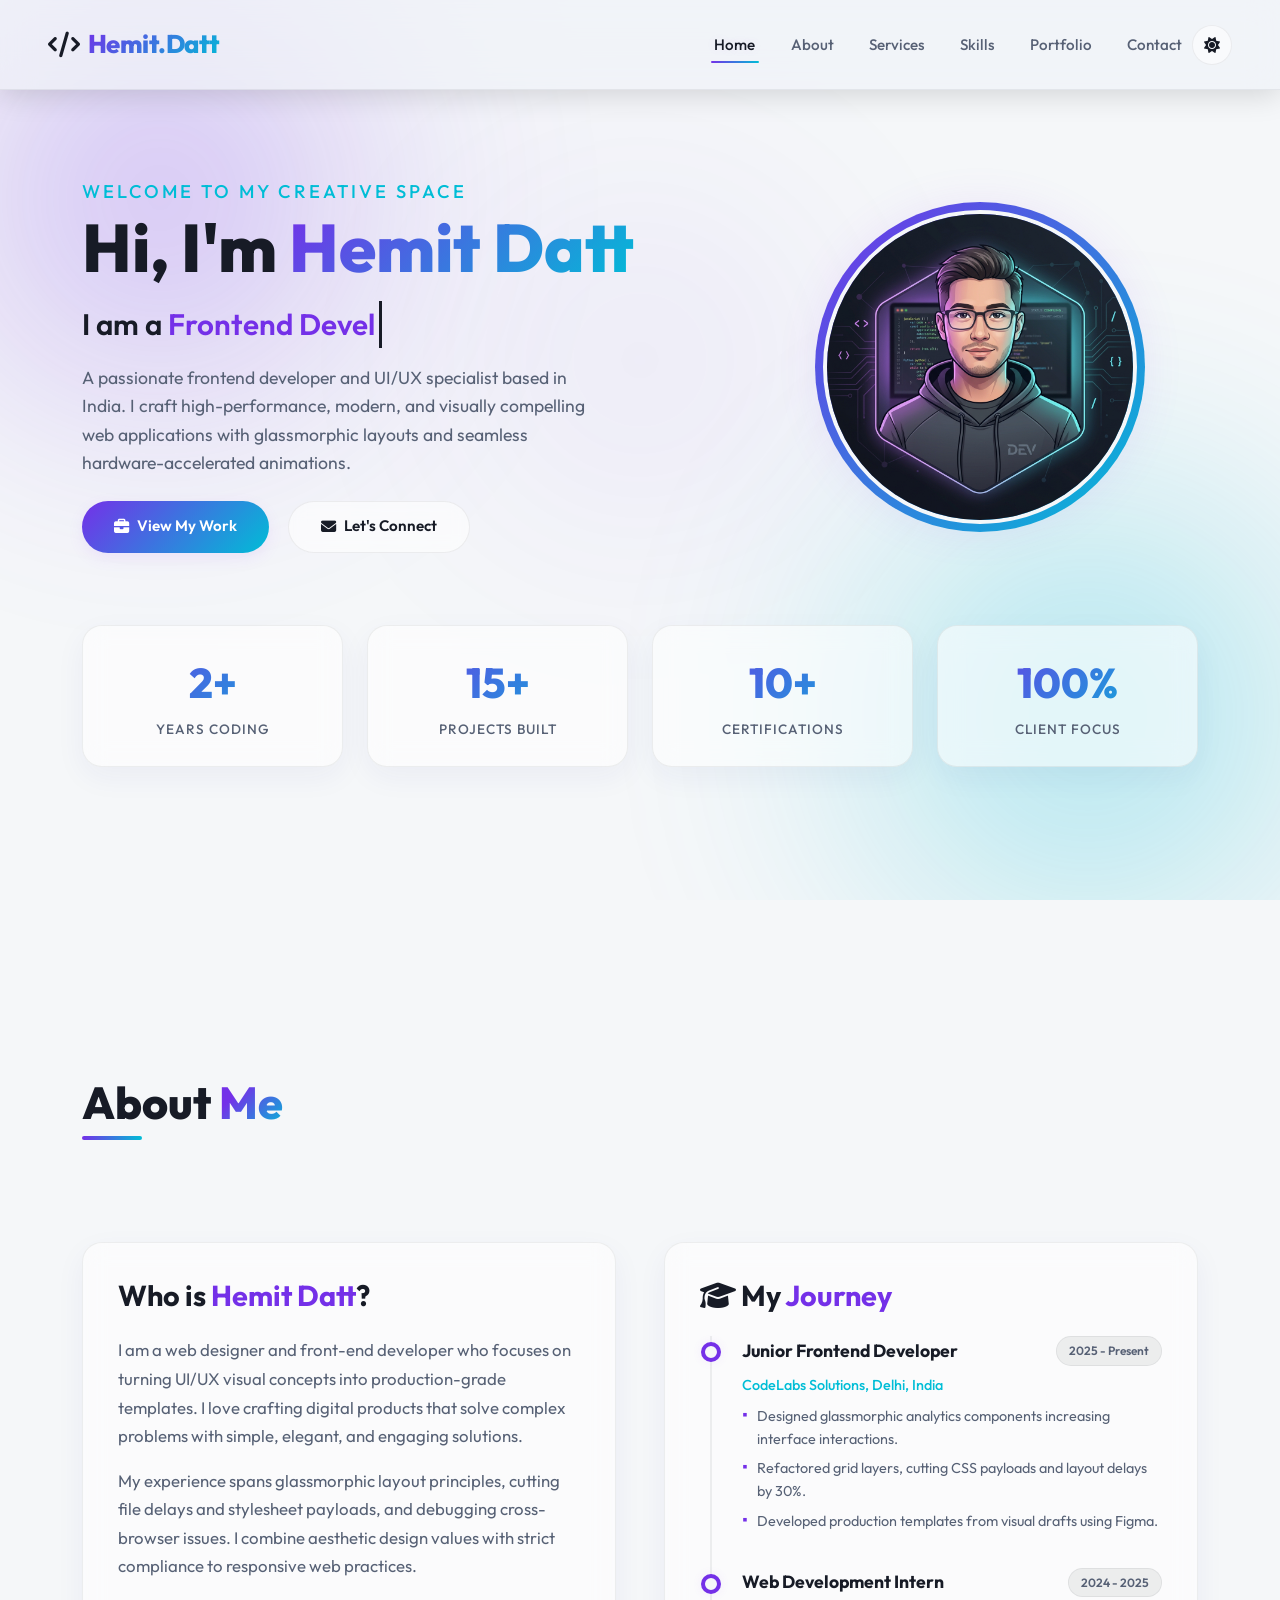
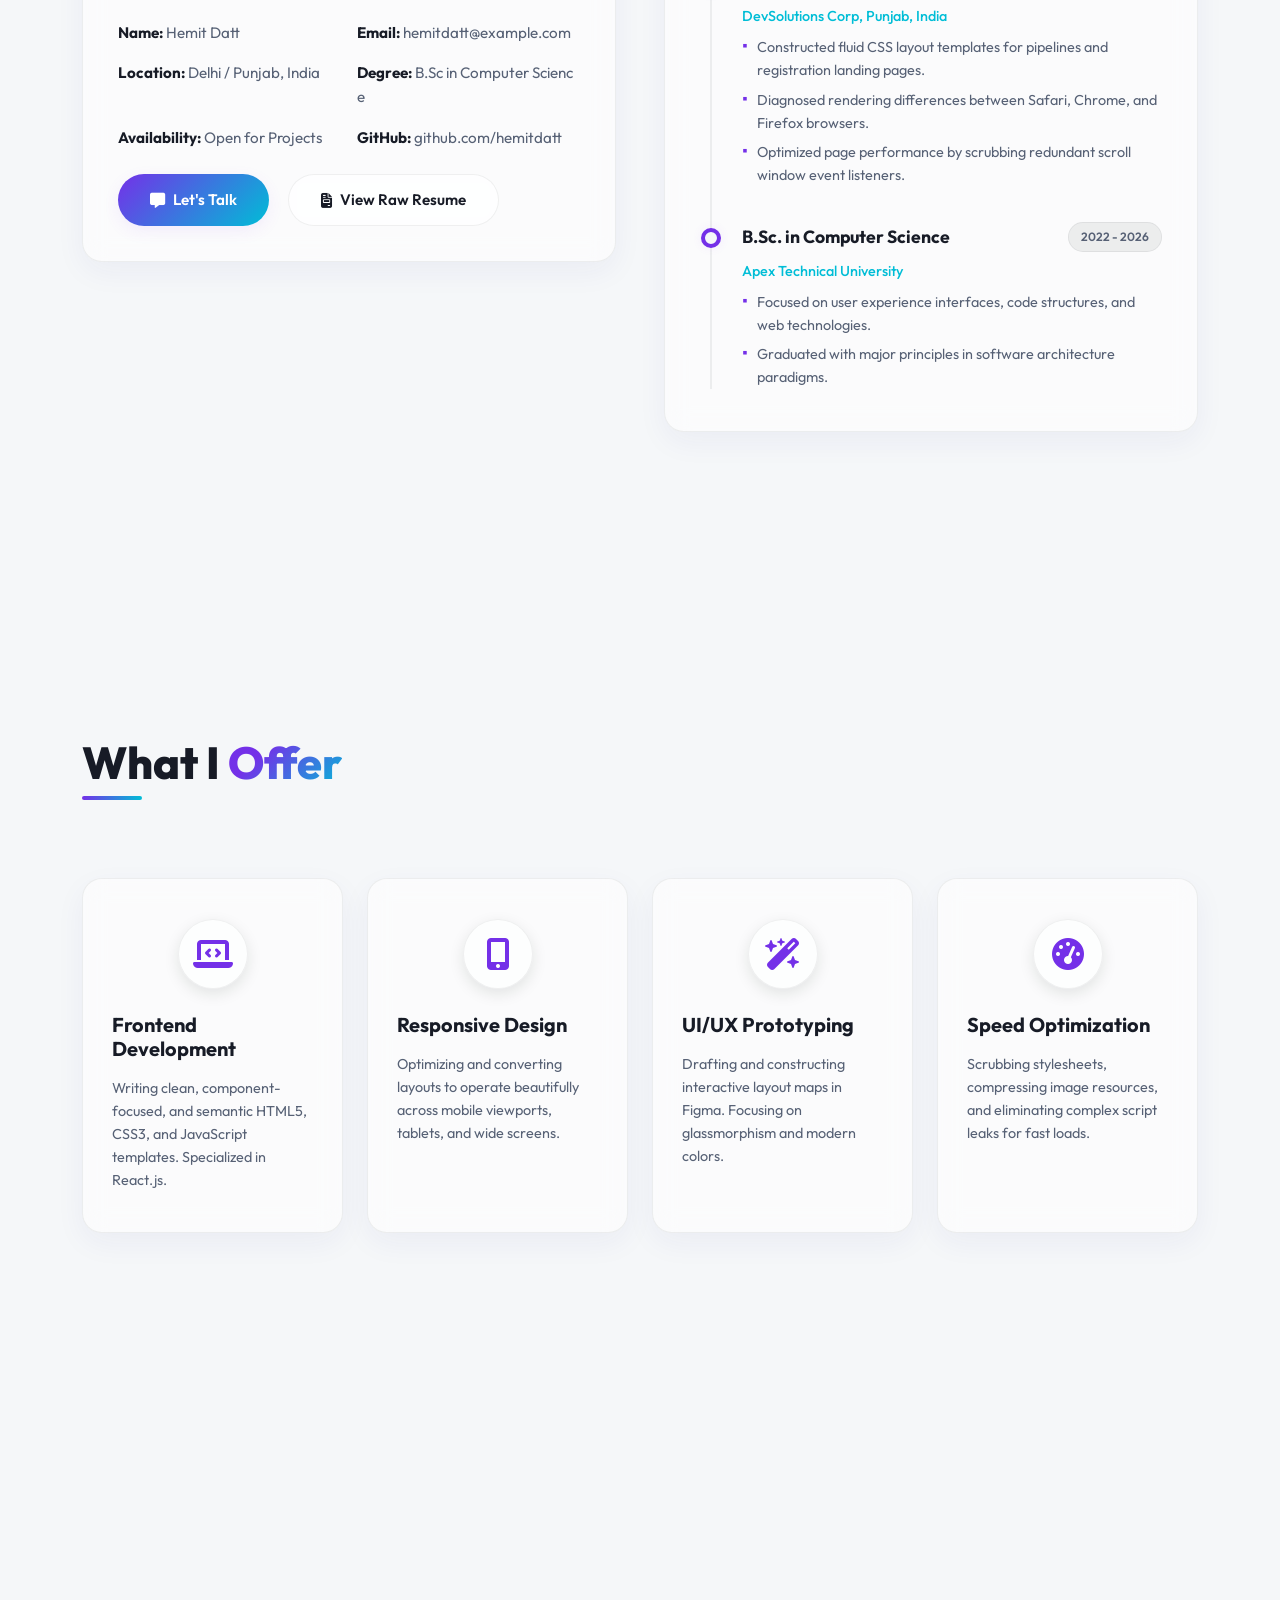
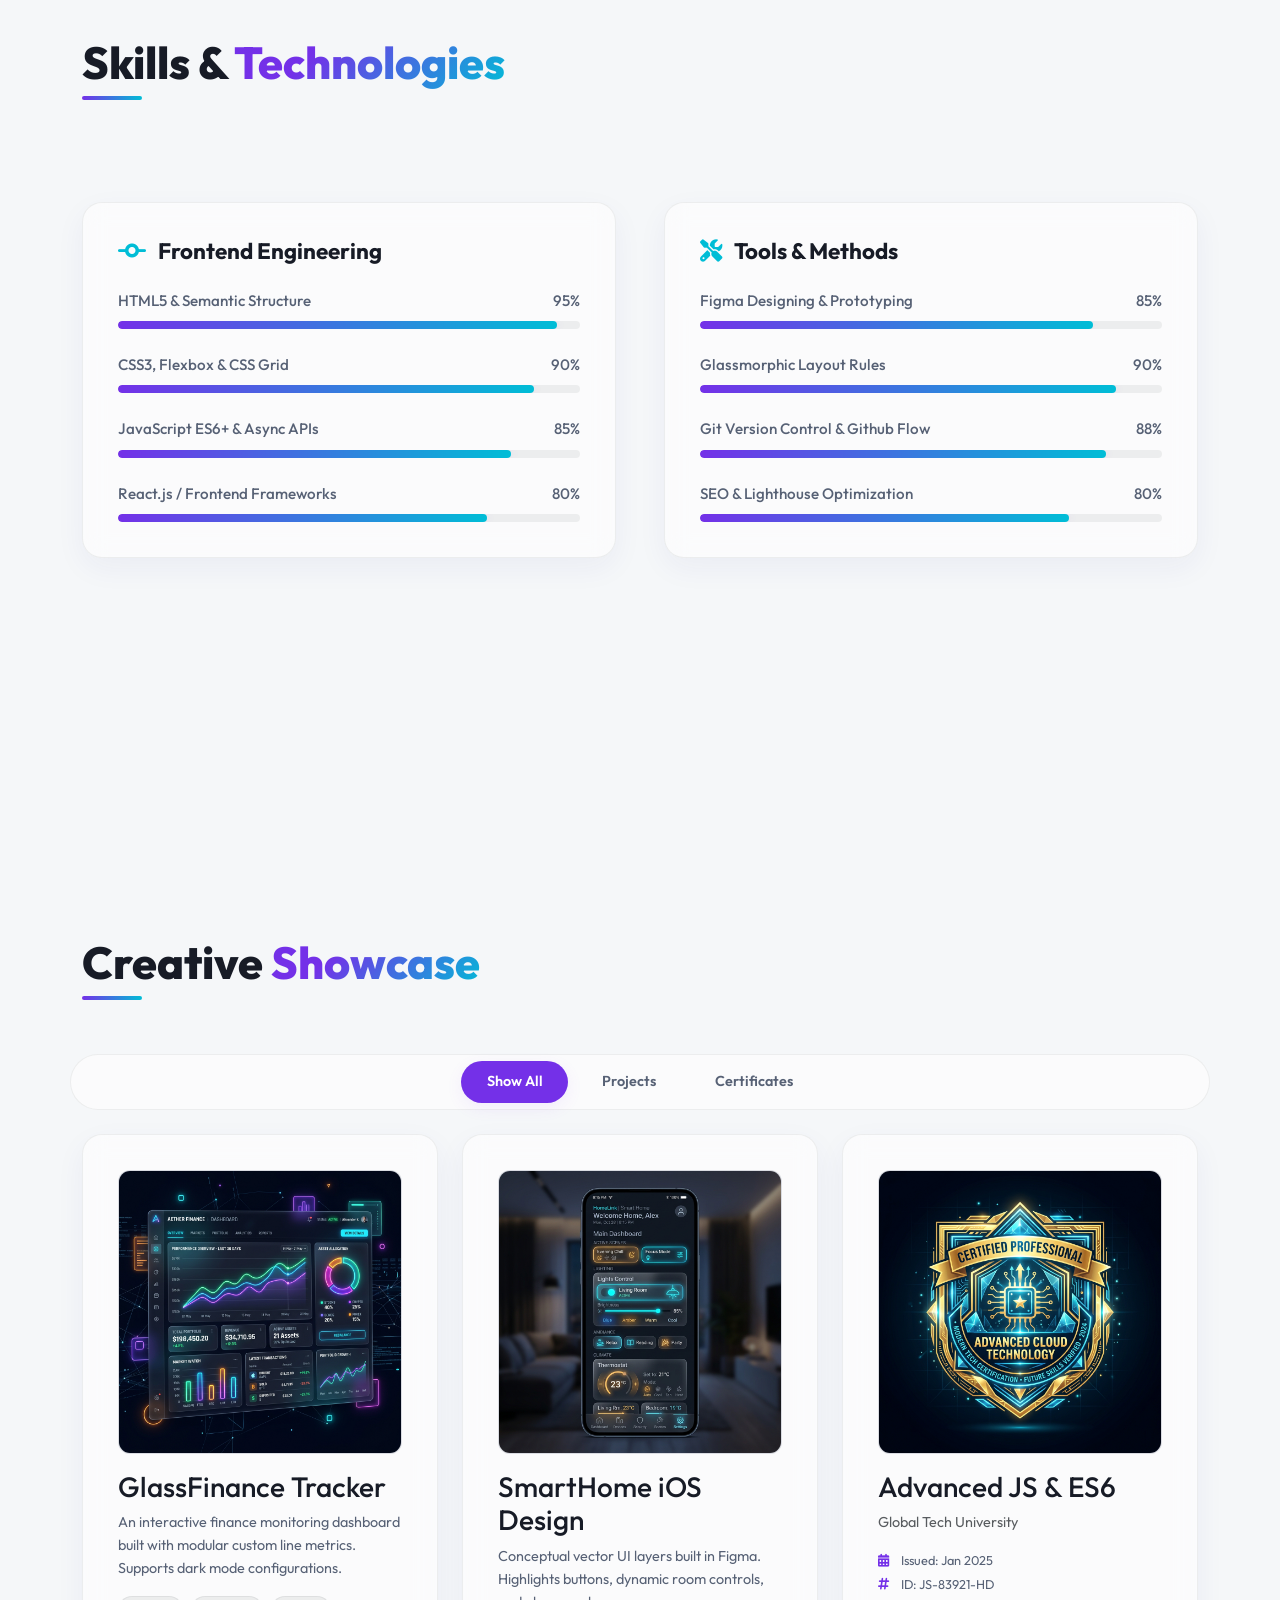
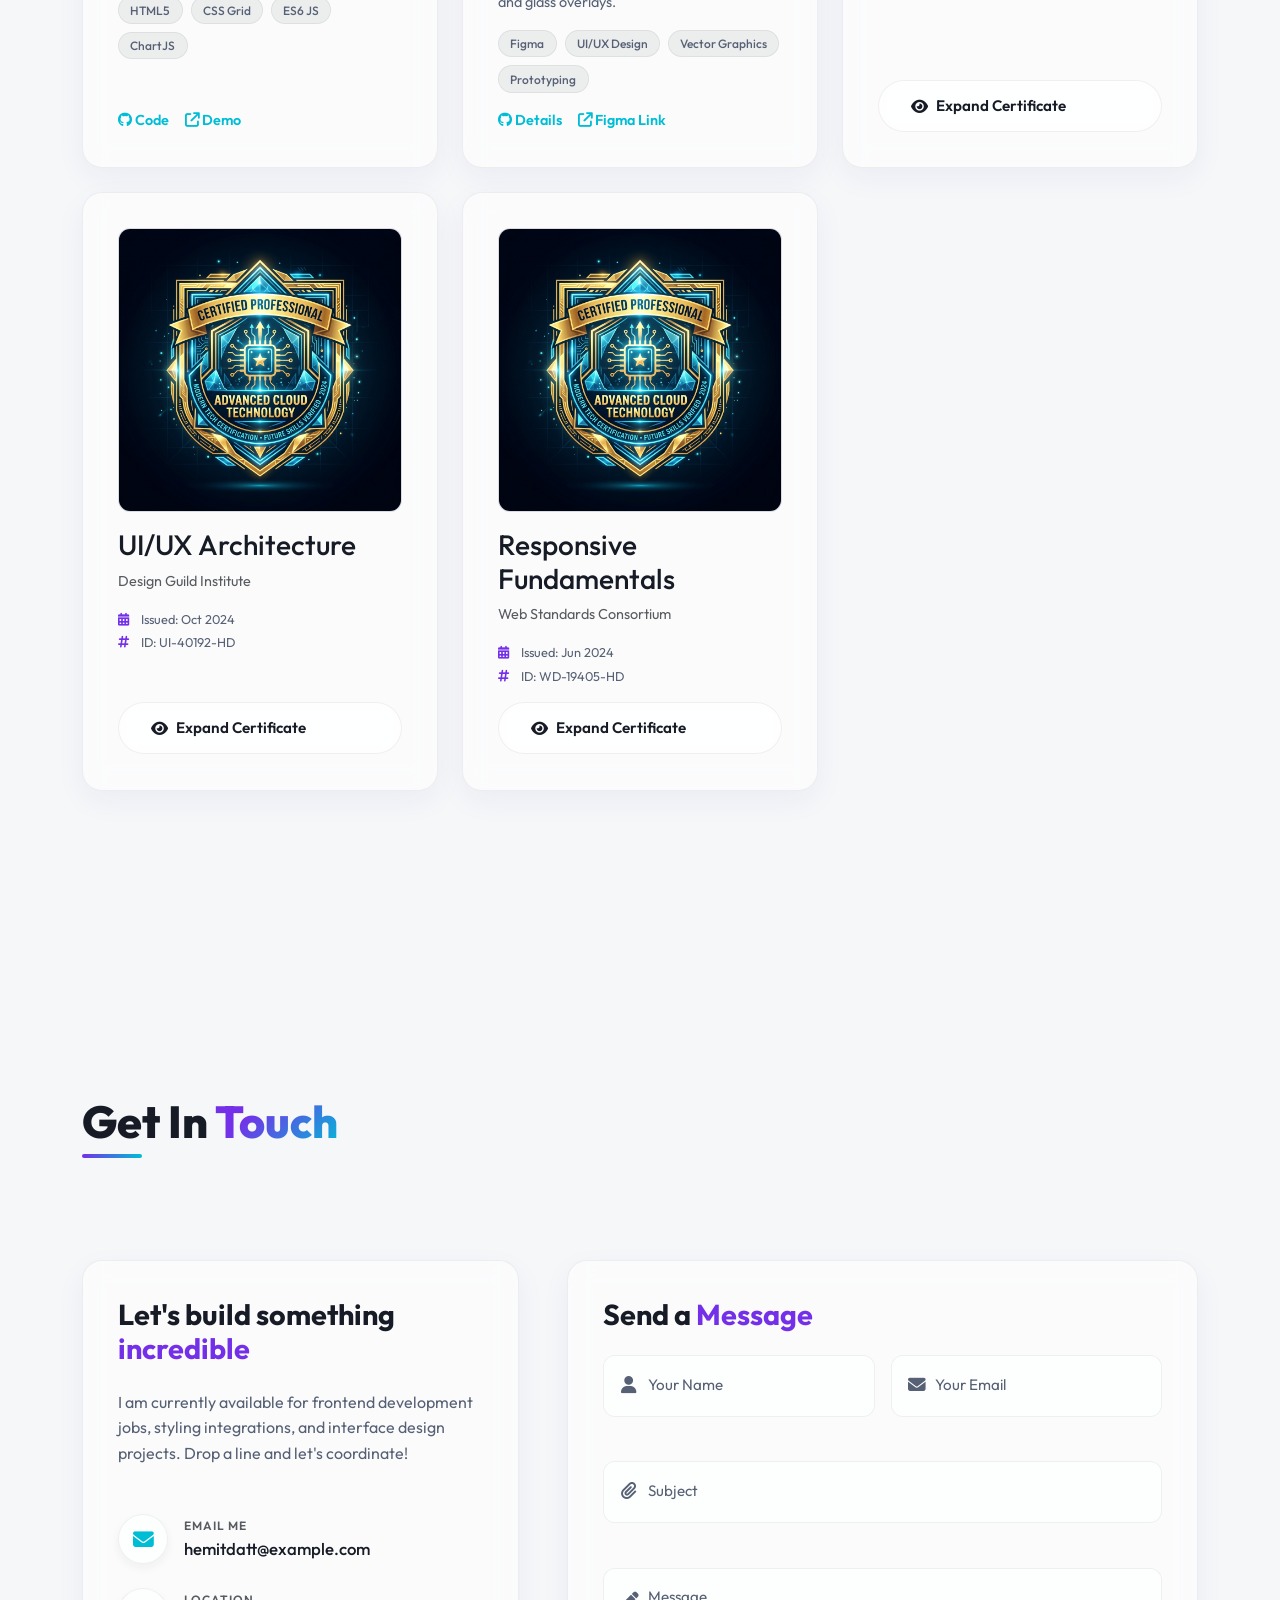
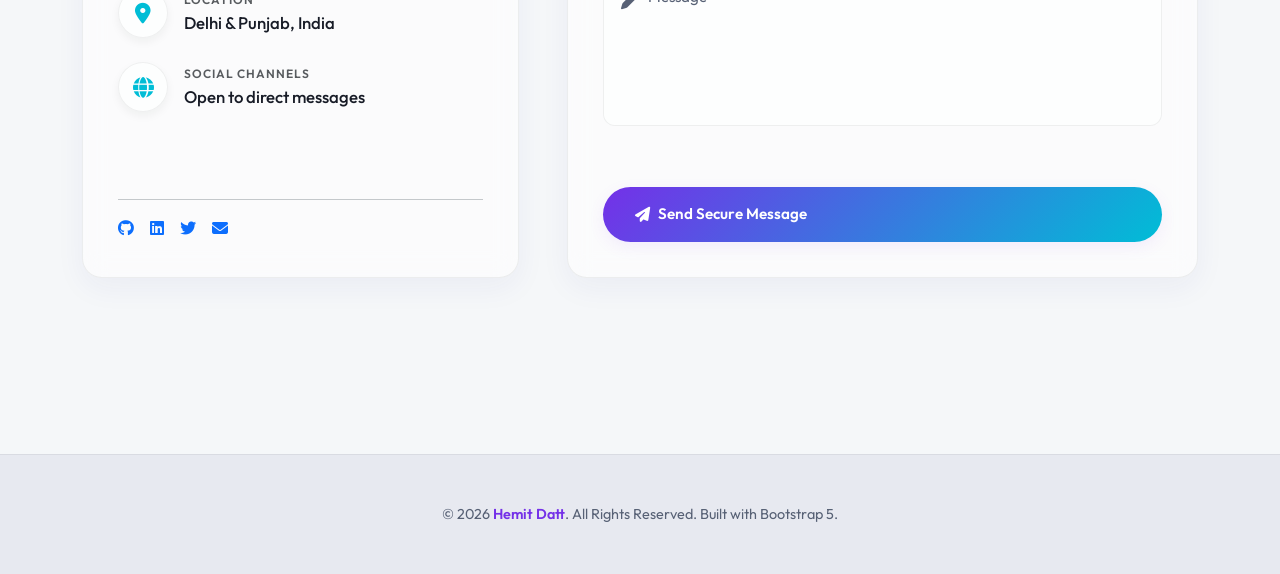
==== commit badc2641: "new update" ====
--- a/index.html
+++ b/index.html
@@ -3,15 +3,26 @@
 <head>
   <meta charset="UTF-8">
   <meta name="viewport" content="width=device-width, initial-scale=1.0">
-  <meta name="description" content="Welcome to Hemit Datt's official animated portfolio. I am a creative software developer specializing in responsive glassmorphic web experiences.">
-  <title>Hemit Datt | Home</title>
-  <!-- Stylesheets -->
-  <link rel="stylesheet" href="css/style.css">
+  <meta name="description" content="Welcome to Hemit Datt's official professional developer portfolio. Explore modern frontend solutions, responsive styling layers, glassmorphic interfaces, and UI/UX projects.">
+  <title>Hemit Datt | Frontend Developer & UI/UX Specialist Portfolio</title>
+  
+  <!-- Bootstrap 5 CSS -->
+  <link href="https://cdn.jsdelivr.net/npm/bootstrap@5.3.3/dist/css/bootstrap.min.css" rel="stylesheet" integrity="sha384-QWTKZyjpPEjISv5WaRU9OFeRpok6YctnYmDr5pNlyT2bRjXh0JMhjY6hW+ALEwIH" crossorigin="anonymous">
+  
   <!-- FontAwesome Icons -->
   <link rel="stylesheet" href="https://cdnjs.cloudflare.com/ajax/libs/font-awesome/6.4.0/css/all.min.css">
+  
+  <!-- Google Fonts (Outfit & Fira Code) -->
+  <link rel="preconnect" href="https://fonts.googleapis.com">
+  <link rel="preconnect" href="https://fonts.gstatic.com" crossorigin>
+  <link href="https://fonts.googleapis.com/css2?family=Outfit:wght@300;400;500;600;700;800&family=Fira+Code:wght@400;500&display=swap" rel="stylesheet">
+  
+  <!-- Custom Stylesheet -->
+  <link rel="stylesheet" href="css/style.css">
 </head>
-<body>
-  <!-- Ambient BG -->
+<body data-bs-spy="scroll" data-bs-target="#navbarNav" data-bs-offset="100" class="position-relative">
+
+  <!-- Ambient background glow orbs -->
   <div class="ambient-bg">
     <div class="orb orb-1"></div>
     <div class="orb orb-2"></div>
@@ -19,7 +30,7 @@
   </div>
 
   <!-- Loading Screen -->
-  <div class="loader-wrapper">
+  <div class="loader-wrapper" id="loader-wrapper">
     <div class="loader">
       <div class="loader-ring"></div>
       <div class="loader-ring"></div>
@@ -29,109 +40,698 @@
 
   <!-- Fixed Header / Navbar -->
   <header class="header">
-    <nav class="glass-nav">
-      <a href="index.html" class="logo">
-        <i class="fa-solid fa-code"></i><span>Hemit.Datt</span>
-      </a>
-      <ul class="nav-links">
-        <li><a href="index.html" class="active">Home</a></li>
-        <li><a href="about.html">About</a></li>
-        <li><a href="skills.html">Skills</a></li>
-        <li><a href="education.html">Education</a></li>
-        <li><a href="projects.html">Projects</a></li>
-        <li><a href="certificates.html">Certificates</a></li>
-        <li><a href="resume.html">Resume</a></li>
-        <li><a href="contact.html">Contact</a></li>
-      </ul>
-      <div class="nav-actions">
-        <button id="theme-toggle" class="theme-toggle" aria-label="Toggle Theme">
-          <i class="fa-solid fa-moon"></i>
-          <i class="fa-solid fa-sun"></i>
-        </button>
-        <button class="hamburger" aria-label="Toggle Menu">
-          <span></span>
-          <span></span>
-          <span></span>
-        </button>
+    <nav class="navbar navbar-expand-lg glass-nav" id="main-nav">
+      <div class="container-fluid px-lg-5">
+        <a href="#home" class="logo navbar-brand">
+          <i class="fa-solid fa-code"></i><span>Hemit.Datt</span>
+        </a>
+        
+        <!-- Mobile Actions Group -->
+        <div class="d-flex align-items-center gap-2 order-lg-3">
+          <button id="theme-toggle" class="theme-toggle" aria-label="Toggle Theme">
+            <i class="fa-solid fa-moon"></i>
+            <i class="fa-solid fa-sun"></i>
+          </button>
+          
+          <button class="navbar-toggler hamburger" type="button" data-bs-toggle="collapse" data-bs-target="#navbarNav" aria-controls="navbarNav" aria-expanded="false" aria-label="Toggle Menu">
+            <span></span>
+            <span></span>
+            <span></span>
+          </button>
+        </div>
+
+        <div class="collapse navbar-collapse justify-content-end order-lg-2" id="navbarNav">
+          <ul class="navbar-nav nav-links gap-lg-3 text-center my-3 my-lg-0">
+            <li class="nav-item"><a href="#home" class="nav-link active">Home</a></li>
+            <li class="nav-item"><a href="#about" class="nav-link">About</a></li>
+            <li class="nav-item"><a href="#services" class="nav-link">Services</a></li>
+            <li class="nav-item"><a href="#skills" class="nav-link">Skills</a></li>
+            <li class="nav-item"><a href="#portfolio" class="nav-link">Portfolio</a></li>
+            <li class="nav-item"><a href="#contact" class="nav-link">Contact</a></li>
+          </ul>
+        </div>
       </div>
     </nav>
   </header>
 
   <!-- Page Container -->
-  <div class="page-container">
+  <div class="page-container container-fluid px-0">
     <main>
-      <section class="section">
-        <div class="hero-container">
-          <!-- Hero Text Content -->
-          <div class="hero-content reveal-left">
-            <h3>Welcome to my creative space</h3>
-            <h1>Hi, I'm <span>Hemit Datt</span></h1>
-            <div class="hero-subtitle">
-              I am a <span class="typed-text"></span><span class="cursor">&nbsp;</span>
-            </div>
-            <p class="hero-desc">
-              A passionate front-end developer and UI/UX enthusiast. I build visually stunning, interactive, and high-performance web applications that make a difference. Let's make something amazing together!
-            </p>
-            <div class="btn-container">
-              <a href="projects.html" class="btn btn-primary">
-                <i class="fa-solid fa-briefcase"></i> View My Work
-              </a>
-              <a href="contact.html" class="btn btn-secondary">
-                <i class="fa-solid fa-envelope"></i> Let's Connect
-              </a>
+      
+      <!-- Hero Section -->
+      <section id="home" class="section hero-section d-flex align-items-center">
+        <div class="container py-5">
+          <div class="row align-items-center g-5">
+            <!-- Hero Content -->
+            <div class="col-lg-7 text-lg-start text-center reveal-left">
+              <h3 class="hero-welcome text-uppercase tracking-wider">Welcome to my creative space</h3>
+              <h1 class="hero-title mt-2">Hi, I'm <span>Hemit Datt</span></h1>
+              <div class="hero-subtitle my-3">
+                I am a <span class="typed-text"></span><span class="cursor">&nbsp;</span>
+              </div>
+              <p class="hero-desc col-xl-10 mx-lg-0 mx-auto">
+                A passionate frontend developer and UI/UX specialist based in India. I craft high-performance, modern, and visually compelling web applications with glassmorphic layouts and seamless hardware-accelerated animations.
+              </p>
+              <div class="btn-container justify-content-lg-start justify-content-center mt-4">
+                <a href="#portfolio" class="btn btn-primary btn-transition">
+                  <i class="fa-solid fa-briefcase"></i> View My Work
+                </a>
+                <a href="#contact" class="btn btn-secondary btn-transition">
+                  <i class="fa-solid fa-envelope"></i> Let's Connect
+                </a>
+              </div>
+            </div>
+
+            <!-- Hero Avatar Visual -->
+            <div class="col-lg-5 d-flex justify-content-center reveal-right">
+              <div class="avatar-frame-container">
+                <div class="avatar-frame">
+                  <!-- Premium placeholder avatar -->
+                  <img src="images/profile.jpg" alt="Hemit Datt Profile Portrait" class="img-fluid" loading="eager">
+                </div>
+              </div>
             </div>
           </div>
 
-          <!-- Hero Image -->
-          <div class="hero-visual reveal-right">
-            <div class="avatar-frame">
-              <img src="images/profile.jpg" alt="Hemit Datt profile photo" loading="eager">
+          <!-- Quick Statistics Bar -->
+          <div class="row stats-grid g-4 mt-5 text-center reveal delay-300">
+            <div class="col-6 col-md-3">
+              <div class="glass-card stat-card h-100">
+                <span class="stat-num">2+</span>
+                <span class="stat-label">Years Coding</span>
+              </div>
+            </div>
+            <div class="col-6 col-md-3">
+              <div class="glass-card stat-card h-100">
+                <span class="stat-num">15+</span>
+                <span class="stat-label">Projects Built</span>
+              </div>
+            </div>
+            <div class="col-6 col-md-3">
+              <div class="glass-card stat-card h-100">
+                <span class="stat-num">10+</span>
+                <span class="stat-label">Certifications</span>
+              </div>
+            </div>
+            <div class="col-6 col-md-3">
+              <div class="glass-card stat-card h-100">
+                <span class="stat-num">100%</span>
+                <span class="stat-label">Client Focus</span>
+              </div>
             </div>
           </div>
         </div>
-
-        <!-- Quick Stats Grid -->
-        <div class="stats-grid reveal delay-300">
-          <div class="glass-card stat-card">
-            <span class="stat-num">2+</span>
-            <span class="stat-label">Years of coding</span>
+      </section>
+
+      <!-- About & Timeline Section -->
+      <section id="about" class="section about-section">
+        <div class="container py-5">
+          <h2 class="section-title reveal-left">About <span>Me</span></h2>
+          
+          <div class="row g-5 align-items-start mt-2">
+            <!-- Biography Details Card -->
+            <div class="col-lg-6 reveal-left delay-100">
+              <div class="glass-card h-100">
+                <h3 class="about-card-title mb-4">Who is <span>Hemit Datt</span>?</h3>
+                <p class="about-bio-text">
+                  I am a web designer and front-end developer who focuses on turning UI/UX visual concepts into production-grade templates. I love crafting digital products that solve complex problems with simple, elegant, and engaging solutions.
+                </p>
+                <p class="about-bio-text mt-3">
+                  My experience spans glassmorphic layout principles, cutting file delays and stylesheet payloads, and debugging cross-browser issues. I combine aesthetic design values with strict compliance to responsive web practices.
+                </p>
+                
+                <!-- Detailed metadata grid -->
+                <div class="row g-3 personal-info mt-4">
+                  <div class="col-sm-6">
+                    <div class="info-item">
+                      <strong>Name:</strong> <span>Hemit Datt</span>
+                    </div>
+                  </div>
+                  <div class="col-sm-6">
+                    <div class="info-item">
+                      <strong>Email:</strong> <span>hemitdatt@example.com</span>
+                    </div>
+                  </div>
+                  <div class="col-sm-6">
+                    <div class="info-item">
+                      <strong>Location:</strong> <span>Delhi / Punjab, India</span>
+                    </div>
+                  </div>
+                  <div class="col-sm-6">
+                    <div class="info-item">
+                      <strong>Degree:</strong> <span>B.Sc in Computer Science</span>
+                    </div>
+                  </div>
+                  <div class="col-sm-6">
+                    <div class="info-item">
+                      <strong>Availability:</strong> <span>Open for Projects</span>
+                    </div>
+                  </div>
+                  <div class="col-sm-6">
+                    <div class="info-item">
+                      <strong>GitHub:</strong> <span>github.com/hemitdatt</span>
+                    </div>
+                  </div>
+                </div>
+
+                <div class="btn-container mt-4">
+                  <!-- Anchor linking to Contact Section -->
+                  <a href="#contact" class="btn btn-primary">
+                    <i class="fa-solid fa-message"></i> Let's Talk
+                  </a>
+                  <!-- Resume download simulation link -->
+                  <a href="archive/hemit-datt-resume.txt" target="_blank" class="btn btn-secondary">
+                    <i class="fa-solid fa-file-invoice"></i> View Raw Resume
+                  </a>
+                </div>
+              </div>
+            </div>
+
+            <!-- Professional Journey Timeline -->
+            <div class="col-lg-6 reveal-right delay-200">
+              <div class="glass-card">
+                <h3 class="about-card-title mb-4"><i class="fa-solid fa-graduation-cap"></i> My <span>Journey</span></h3>
+                
+                <div class="timeline">
+                  <!-- Timeline Node 1 -->
+                  <div class="timeline-node">
+                    <div class="timeline-dot"></div>
+                    <div class="timeline-header d-flex flex-wrap justify-content-between align-items-center mb-2">
+                      <span class="timeline-role">Junior Frontend Developer</span>
+                      <span class="timeline-badge">2025 - Present</span>
+                    </div>
+                    <span class="timeline-company d-block mb-2">CodeLabs Solutions, Delhi, India</span>
+                    <ul class="timeline-details">
+                      <li>Designed glassmorphic analytics components increasing interface interactions.</li>
+                      <li>Refactored grid layers, cutting CSS payloads and layout delays by 30%.</li>
+                      <li>Developed production templates from visual drafts using Figma.</li>
+                    </ul>
+                  </div>
+
+                  <!-- Timeline Node 2 -->
+                  <div class="timeline-node">
+                    <div class="timeline-dot"></div>
+                    <div class="timeline-header d-flex flex-wrap justify-content-between align-items-center mb-2">
+                      <span class="timeline-role">Web Development Intern</span>
+                      <span class="timeline-badge">2024 - 2025</span>
+                    </div>
+                    <span class="timeline-company d-block mb-2">DevSolutions Corp, Punjab, India</span>
+                    <ul class="timeline-details">
+                      <li>Constructed fluid CSS layout templates for pipelines and registration landing pages.</li>
+                      <li>Diagnosed rendering differences between Safari, Chrome, and Firefox browsers.</li>
+                      <li>Optimized page performance by scrubbing redundant scroll window event listeners.</li>
+                    </ul>
+                  </div>
+
+                  <!-- Timeline Node 3 -->
+                  <div class="timeline-node mb-0">
+                    <div class="timeline-dot"></div>
+                    <div class="timeline-header d-flex flex-wrap justify-content-between align-items-center mb-2">
+                      <span class="timeline-role">B.Sc. in Computer Science</span>
+                      <span class="timeline-badge">2022 - 2026</span>
+                    </div>
+                    <span class="timeline-company d-block mb-2">Apex Technical University</span>
+                    <ul class="timeline-details">
+                      <li>Focused on user experience interfaces, code structures, and web technologies.</li>
+                      <li>Graduated with major principles in software architecture paradigms.</li>
+                    </ul>
+                  </div>
+                </div>
+
+              </div>
+            </div>
           </div>
-          <div class="glass-card stat-card">
-            <span class="stat-num">15+</span>
-            <span class="stat-label">Projects completed</span>
+        </div>
+      </section>
+
+      <!-- Services & Features Section -->
+      <section id="services" class="section services-section">
+        <div class="container py-5">
+          <h2 class="section-title reveal-left">What I <span>Offer</span></h2>
+          
+          <div class="row g-4 mt-2">
+            <!-- Service 1: Custom Frontend -->
+            <div class="col-md-6 col-xl-3 reveal delay-100">
+              <div class="glass-card service-card h-100 text-center text-md-start">
+                <div class="service-icon mb-4 text-center">
+                  <i class="fa-solid fa-laptop-code"></i>
+                </div>
+                <h3>Frontend Development</h3>
+                <p>
+                  Writing clean, component-focused, and semantic HTML5, CSS3, and JavaScript templates. Specialized in React.js.
+                </p>
+              </div>
+            </div>
+
+            <!-- Service 2: Responsive layouts -->
+            <div class="col-md-6 col-xl-3 reveal delay-200">
+              <div class="glass-card service-card h-100 text-center text-md-start">
+                <div class="service-icon mb-4 text-center">
+                  <i class="fa-solid fa-mobile-screen-button"></i>
+                </div>
+                <h3>Responsive Design</h3>
+                <p>
+                  Optimizing and converting layouts to operate beautifully across mobile viewports, tablets, and wide screens.
+                </p>
+              </div>
+            </div>
+
+            <!-- Service 3: UI/UX Prototyping -->
+            <div class="col-md-6 col-xl-3 reveal delay-300">
+              <div class="glass-card service-card h-100 text-center text-md-start">
+                <div class="service-icon mb-4 text-center">
+                  <i class="fa-solid fa-wand-magic-sparkles"></i>
+                </div>
+                <h3>UI/UX Prototyping</h3>
+                <p>
+                  Drafting and constructing interactive layout maps in Figma. Focusing on glassmorphism and modern colors.
+                </p>
+              </div>
+            </div>
+
+            <!-- Service 4: Optimization and Audits -->
+            <div class="col-md-6 col-xl-3 reveal delay-400">
+              <div class="glass-card service-card h-100 text-center text-md-start">
+                <div class="service-icon mb-4 text-center">
+                  <i class="fa-solid fa-gauge-high"></i>
+                </div>
+                <h3>Speed Optimization</h3>
+                <p>
+                  Scrubbing stylesheets, compressing image resources, and eliminating complex script leaks for fast loads.
+                </p>
+              </div>
+            </div>
           </div>
-          <div class="glass-card stat-card">
-            <span class="stat-num">10+</span>
-            <span class="stat-label">Certifications</span>
+        </div>
+      </section>
+
+      <!-- Skills Section -->
+      <section id="skills" class="section skills-section">
+        <div class="container py-5">
+          <h2 class="section-title reveal-left">Skills & <span>Technologies</span></h2>
+          
+          <div class="row g-5 mt-2">
+            <!-- Category 1: Development -->
+            <div class="col-lg-6 reveal-left delay-100">
+              <div class="glass-card h-100">
+                <h3 class="skills-category-title mb-4">
+                  <i class="fa-solid fa-code-commit"></i> Frontend Engineering
+                </h3>
+                
+                <div class="skills-list d-flex flex-column gap-4">
+                  <!-- Skill Item 1 -->
+                  <div class="skill-item">
+                    <div class="skill-info d-flex justify-content-between mb-2">
+                      <span>HTML5 & Semantic Structure</span>
+                      <span>95%</span>
+                    </div>
+                    <div class="skill-bar-bg">
+                      <div class="skill-bar-fill" style="width: 0%" data-skill="95%"></div>
+                    </div>
+                  </div>
+
+                  <!-- Skill Item 2 -->
+                  <div class="skill-item">
+                    <div class="skill-info d-flex justify-content-between mb-2">
+                      <span>CSS3, Flexbox & CSS Grid</span>
+                      <span>90%</span>
+                    </div>
+                    <div class="skill-bar-bg">
+                      <div class="skill-bar-fill" style="width: 0%" data-skill="90%"></div>
+                    </div>
+                  </div>
+
+                  <!-- Skill Item 3 -->
+                  <div class="skill-item">
+                    <div class="skill-info d-flex justify-content-between mb-2">
+                      <span>JavaScript ES6+ & Async APIs</span>
+                      <span>85%</span>
+                    </div>
+                    <div class="skill-bar-bg">
+                      <div class="skill-bar-fill" style="width: 0%" data-skill="85%"></div>
+                    </div>
+                  </div>
+
+                  <!-- Skill Item 4 -->
+                  <div class="skill-item">
+                    <div class="skill-info d-flex justify-content-between mb-2">
+                      <span>React.js / Frontend Frameworks</span>
+                      <span>80%</span>
+                    </div>
+                    <div class="skill-bar-bg">
+                      <div class="skill-bar-fill" style="width: 0%" data-skill="80%"></div>
+                    </div>
+                  </div>
+                </div>
+              </div>
+            </div>
+
+            <!-- Category 2: Design & Tools -->
+            <div class="col-lg-6 reveal-right delay-200">
+              <div class="glass-card h-100">
+                <h3 class="skills-category-title mb-4">
+                  <i class="fa-solid fa-screwdriver-wrench"></i> Tools & Methods
+                </h3>
+                
+                <div class="skills-list d-flex flex-column gap-4">
+                  <!-- Skill Item 1 -->
+                  <div class="skill-item">
+                    <div class="skill-info d-flex justify-content-between mb-2">
+                      <span>Figma Designing & Prototyping</span>
+                      <span>85%</span>
+                    </div>
+                    <div class="skill-bar-bg">
+                      <div class="skill-bar-fill" style="width: 0%" data-skill="85%"></div>
+                    </div>
+                  </div>
+
+                  <!-- Skill Item 2 -->
+                  <div class="skill-item">
+                    <div class="skill-info d-flex justify-content-between mb-2">
+                      <span>Glassmorphic Layout Rules</span>
+                      <span>90%</span>
+                    </div>
+                    <div class="skill-bar-bg">
+                      <div class="skill-bar-fill" style="width: 0%" data-skill="90%"></div>
+                    </div>
+                  </div>
+
+                  <!-- Skill Item 3 -->
+                  <div class="skill-item">
+                    <div class="skill-info d-flex justify-content-between mb-2">
+                      <span>Git Version Control & Github Flow</span>
+                      <span>88%</span>
+                    </div>
+                    <div class="skill-bar-bg">
+                      <div class="skill-bar-fill" style="width: 0%" data-skill="88%"></div>
+                    </div>
+                  </div>
+
+                  <!-- Skill Item 4 -->
+                  <div class="skill-item">
+                    <div class="skill-info d-flex justify-content-between mb-2">
+                      <span>SEO & Lighthouse Optimization</span>
+                      <span>80%</span>
+                    </div>
+                    <div class="skill-bar-bg">
+                      <div class="skill-bar-fill" style="width: 0%" data-skill="80%"></div>
+                    </div>
+                  </div>
+                </div>
+              </div>
+            </div>
           </div>
-          <div class="glass-card stat-card">
-            <span class="stat-num">100%</span>
-            <span class="stat-label">Client satisfaction</span>
+        </div>
+      </section>
+
+      <!-- Portfolio & Certificates Section -->
+      <section id="portfolio" class="section portfolio-section">
+        <div class="container py-5">
+          <h2 class="section-title reveal-left">Creative <span>Showcase</span></h2>
+          
+          <!-- Filtering Navigation -->
+          <div class="row mt-2 mb-4 justify-content-center reveal delay-100">
+            <div class="col-12 d-flex justify-content-center flex-wrap gap-2 portfolio-filters">
+              <button class="filter-btn active" data-filter="all">Show All</button>
+              <button class="filter-btn" data-filter="projects">Projects</button>
+              <button class="filter-btn" data-filter="certificates">Certificates</button>
+            </div>
           </div>
+
+          <!-- Portfolio Grid -->
+          <div class="row g-4 projects-grid reveal delay-200">
+            <!-- Project 1: Finance -->
+            <div class="col-md-6 col-lg-4 portfolio-item" data-category="projects">
+              <div class="glass-card project-card h-100 d-flex flex-column justify-content-between">
+                <div>
+                  <div class="project-img mb-3">
+                    <img src="images/project-images/project1.jpg" alt="GlassFinance Dashboard interface layout representation" class="img-fluid rounded">
+                  </div>
+                  <h3>GlassFinance Tracker</h3>
+                  <p class="project-card-desc">
+                    An interactive finance monitoring dashboard built with modular custom line metrics. Supports dark mode configurations.
+                  </p>
+                  <div class="project-tags d-flex flex-wrap gap-2 my-3">
+                    <span class="tag">HTML5</span>
+                    <span class="tag">CSS Grid</span>
+                    <span class="tag">ES6 JS</span>
+                    <span class="tag">ChartJS</span>
+                  </div>
+                </div>
+                <div class="project-links d-flex gap-3">
+                  <a href="https://github.com/hemitdatt" target="_blank" rel="noopener noreferrer" class="link-item"><i class="fa-brands fa-github"></i> Code</a>
+                  <a href="https://github.com/hemitdatt" target="_blank" rel="noopener noreferrer" class="link-item"><i class="fa-solid fa-arrow-up-right-from-square"></i> Demo</a>
+                </div>
+              </div>
+            </div>
+
+            <!-- Project 2: SmartHome Layout -->
+            <div class="col-md-6 col-lg-4 portfolio-item" data-category="projects">
+              <div class="glass-card project-card h-100 d-flex flex-column justify-content-between">
+                <div>
+                  <div class="project-img mb-3">
+                    <img src="images/project-images/project2.jpg" alt="SmartHome iOS App layout illustration" class="img-fluid rounded">
+                  </div>
+                  <h3>SmartHome iOS Design</h3>
+                  <p class="project-card-desc">
+                    Conceptual vector UI layers built in Figma. Highlights buttons, dynamic room controls, and glass overlays.
+                  </p>
+                  <div class="project-tags d-flex flex-wrap gap-2 my-3">
+                    <span class="tag">Figma</span>
+                    <span class="tag">UI/UX Design</span>
+                    <span class="tag">Vector Graphics</span>
+                    <span class="tag">Prototyping</span>
+                  </div>
+                </div>
+                <div class="project-links d-flex gap-3">
+                  <a href="https://github.com/hemitdatt" target="_blank" rel="noopener noreferrer" class="link-item"><i class="fa-brands fa-github"></i> Details</a>
+                  <a href="https://github.com/hemitdatt" target="_blank" rel="noopener noreferrer" class="link-item"><i class="fa-solid fa-arrow-up-right-from-square"></i> Figma Link</a>
+                </div>
+              </div>
+            </div>
+
+            <!-- Certificate 1: JavaScript -->
+            <div class="col-md-6 col-lg-4 portfolio-item" data-category="certificates">
+              <div class="glass-card cert-card h-100 d-flex flex-column justify-content-between">
+                <div class="cert-card-content">
+                  <div class="cert-img-container mb-3 position-relative">
+                    <img src="images/certificate-images/cert1.jpg" alt="Advanced JavaScript and ES6 Certificate Preview" class="img-fluid rounded cert-trigger">
+                    <div class="cert-overlay-hover d-flex justify-content-center align-items-center">
+                      <i class="fa-solid fa-magnifying-glass-plus"></i>
+                    </div>
+                  </div>
+                  <h3>Advanced JS & ES6</h3>
+                  <p class="cert-issuer text-muted">Global Tech University</p>
+                  <div class="cert-meta mt-2 mb-3">
+                    <span class="d-block"><i class="fa-solid fa-calendar-days"></i> Issued: Jan 2025</span>
+                    <span class="d-block"><i class="fa-solid fa-hashtag"></i> ID: JS-83921-HD</span>
+                  </div>
+                </div>
+                <button class="btn btn-secondary w-100 view-cert-btn"><i class="fa-solid fa-eye"></i> Expand Certificate</button>
+              </div>
+            </div>
+
+            <!-- Certificate 2: UI/UX -->
+            <div class="col-md-6 col-lg-4 portfolio-item" data-category="certificates">
+              <div class="glass-card cert-card h-100 d-flex flex-column justify-content-between">
+                <div class="cert-card-content">
+                  <div class="cert-img-container mb-3 position-relative">
+                    <img src="images/certificate-images/cert2.jpg" alt="UI/UX Architecture & Prototyping Certification Preview" class="img-fluid rounded cert-trigger">
+                    <div class="cert-overlay-hover d-flex justify-content-center align-items-center">
+                      <i class="fa-solid fa-magnifying-glass-plus"></i>
+                    </div>
+                  </div>
+                  <h3>UI/UX Architecture</h3>
+                  <p class="cert-issuer text-muted">Design Guild Institute</p>
+                  <div class="cert-meta mt-2 mb-3">
+                    <span class="d-block"><i class="fa-solid fa-calendar-days"></i> Issued: Oct 2024</span>
+                    <span class="d-block"><i class="fa-solid fa-hashtag"></i> ID: UI-40192-HD</span>
+                  </div>
+                </div>
+                <button class="btn btn-secondary w-100 view-cert-btn"><i class="fa-solid fa-eye"></i> Expand Certificate</button>
+              </div>
+            </div>
+
+            <!-- Certificate 3: Responsive Design -->
+            <div class="col-md-6 col-lg-4 portfolio-item" data-category="certificates">
+              <div class="glass-card cert-card h-100 d-flex flex-column justify-content-between">
+                <div class="cert-card-content">
+                  <div class="cert-img-container mb-3 position-relative">
+                    <img src="images/certificate-images/cert1.jpg" alt="Responsive Web Design Fundamentals Certificate Preview" class="img-fluid rounded cert-trigger">
+                    <div class="cert-overlay-hover d-flex justify-content-center align-items-center">
+                      <i class="fa-solid fa-magnifying-glass-plus"></i>
+                    </div>
+                  </div>
+                  <h3>Responsive Fundamentals</h3>
+                  <p class="cert-issuer text-muted">Web Standards Consortium</p>
+                  <div class="cert-meta mt-2 mb-3">
+                    <span class="d-block"><i class="fa-solid fa-calendar-days"></i> Issued: Jun 2024</span>
+                    <span class="d-block"><i class="fa-solid fa-hashtag"></i> ID: WD-19405-HD</span>
+                  </div>
+                </div>
+                <button class="btn btn-secondary w-100 view-cert-btn"><i class="fa-solid fa-eye"></i> Expand Certificate</button>
+              </div>
+            </div>
+          </div>
         </div>
       </section>
+
+      <!-- Contact Section -->
+      <section id="contact" class="section contact-section">
+        <div class="container py-5">
+          <h2 class="section-title reveal-left">Get In <span>Touch</span></h2>
+          
+          <div class="row g-5 mt-2 justify-content-between">
+            <!-- Contact details -->
+            <div class="col-lg-5 reveal-left delay-100">
+              <div class="glass-card h-100 d-flex flex-column justify-content-between">
+                <div>
+                  <h3 class="about-card-title mb-4">Let's build something <span>incredible</span></h3>
+                  <p class="contact-sub-text">
+                    I am currently available for frontend development jobs, styling integrations, and interface design projects. Drop a line and let's coordinate!
+                  </p>
+                  
+                  <div class="contact-info-list d-flex flex-column gap-4 mt-5">
+                    <!-- Info item 1 -->
+                    <div class="d-flex align-items-center gap-3">
+                      <div class="contact-icon-wrapper">
+                        <i class="fa-solid fa-envelope"></i>
+                      </div>
+                      <div>
+                        <span class="d-block contact-info-label text-uppercase text-muted">Email Me</span>
+                        <a href="mailto:hemitdatt@example.com" class="contact-info-value">hemitdatt@example.com</a>
+                      </div>
+                    </div>
+
+                    <!-- Info item 2 -->
+                    <div class="d-flex align-items-center gap-3">
+                      <div class="contact-icon-wrapper">
+                        <i class="fa-solid fa-location-dot"></i>
+                      </div>
+                      <div>
+                        <span class="d-block contact-info-label text-uppercase text-muted">Location</span>
+                        <span class="contact-info-value">Delhi & Punjab, India</span>
+                      </div>
+                    </div>
+
+                    <!-- Info item 3 -->
+                    <div class="d-flex align-items-center gap-3">
+                      <div class="contact-icon-wrapper">
+                        <i class="fa-solid fa-globe"></i>
+                      </div>
+                      <div>
+                        <span class="d-block contact-info-label text-uppercase text-muted">Social Channels</span>
+                        <span class="contact-info-value">Open to direct messages</span>
+                      </div>
+                    </div>
+                  </div>
+                </div>
+
+                <!-- Footer Socials Row -->
+                <div class="footer-socials d-flex gap-3 justify-content-start mt-5 pt-3 border-top border-secondary-subtle">
+                  <a href="https://github.com/hemitdatt" target="_blank" rel="noopener noreferrer"><i class="fa-brands fa-github"></i></a>
+                  <a href="https://linkedin.com" target="_blank" rel="noopener noreferrer"><i class="fa-brands fa-linkedin"></i></a>
+                  <a href="https://twitter.com" target="_blank" rel="noopener noreferrer"><i class="fa-brands fa-twitter"></i></a>
+                  <a href="mailto:hemitdatt@example.com"><i class="fa-solid fa-envelope"></i></a>
+                </div>
+              </div>
+            </div>
+
+            <!-- Form Card -->
+            <div class="col-lg-7 reveal-right delay-200">
+              <div class="glass-card">
+                <h3 class="about-card-title mb-4">Send a <span>Message</span></h3>
+                
+                <form id="contact-form" class="needs-validation" novalidate>
+                  <div class="row g-3">
+                    
+                    <!-- Name Input -->
+                    <div class="col-md-6">
+                      <div class="form-group-custom position-relative">
+                        <input type="text" class="form-input w-100" id="name" required placeholder=" " autocomplete="name">
+                        <label for="name" class="form-label-custom">Your Name</label>
+                        <i class="fa-solid fa-user form-icon-inside"></i>
+                      </div>
+                    </div>
+
+                    <!-- Email Input -->
+                    <div class="col-md-6">
+                      <div class="form-group-custom position-relative">
+                        <input type="email" class="form-input w-100" id="email" required placeholder=" " autocomplete="email">
+                        <label for="email" class="form-label-custom">Your Email</label>
+                        <i class="fa-solid fa-envelope form-icon-inside"></i>
+                      </div>
+                    </div>
+
+                    <!-- Subject Input -->
+                    <div class="col-12">
+                      <div class="form-group-custom position-relative">
+                        <input type="text" class="form-input w-100" id="subject" placeholder=" ">
+                        <label for="subject" class="form-label-custom">Subject</label>
+                        <i class="fa-solid fa-paperclip form-icon-inside"></i>
+                      </div>
+                    </div>
+
+                    <!-- Message Input -->
+                    <div class="col-12">
+                      <div class="form-group-custom position-relative">
+                        <textarea class="form-input w-100 form-textarea" id="message" required placeholder=" " rows="5"></textarea>
+                        <label for="message" class="form-label-custom">Message</label>
+                        <i class="fa-solid fa-pen form-icon-inside pt-1"></i>
+                      </div>
+                    </div>
+
+                    <!-- Action Submit Button -->
+                    <div class="col-12 mt-4">
+                      <button type="submit" class="btn btn-primary w-100 text-center py-3">
+                        <i class="fa-solid fa-paper-plane"></i> Send Secure Message
+                      </button>
+                    </div>
+
+                  </div>
+                </form>
+              </div>
+            </div>
+          </div>
+        </div>
+      </section>
+
     </main>
 
     <!-- Footer -->
-    <footer class="footer">
-      <div class="footer-content">
-        <div class="footer-socials">
-          <a href="https://github.com" target="_blank" rel="noopener noreferrer"><i class="fa-brands fa-github"></i></a>
-          <a href="https://linkedin.com" target="_blank" rel="noopener noreferrer"><i class="fa-brands fa-linkedin"></i></a>
-          <a href="https://twitter.com" target="_blank" rel="noopener noreferrer"><i class="fa-brands fa-twitter"></i></a>
-          <a href="mailto:hemitdatt@example.com"><i class="fa-solid fa-envelope"></i></a>
-        </div>
-        <p>&copy; 2026 <span>Hemit Datt</span>. All Rights Reserved.</p>
+    <footer class="footer mt-5">
+      <div class="container text-center">
+        <div class="footer-content">
+          <p class="mb-0">&copy; 2026 <span>Hemit Datt</span>. All Rights Reserved. Built with Bootstrap 5.</p>
+        </div>
       </div>
     </footer>
   </div>
 
+  <!-- Lightbox Modal for Certificate Previews -->
+  <div id="lightbox" class="lightbox" aria-hidden="true" role="dialog">
+    <div class="lightbox-content">
+      <span class="lightbox-close" aria-label="Close Lightbox">&times;</span>
+      <img src="" alt="Certificate Details Expanded View">
+      <div class="lightbox-caption"></div>
+    </div>
+  </div>
+
+  <!-- Floating Toast Notification Banner -->
+  <div id="alert-popup" class="alert-popup" role="alert">
+    <i class="fa-solid fa-circle-check"></i>
+    <span>Message sent!</span>
+  </div>
+
   <!-- Back to Top Button -->
-  <button class="back-to-top" aria-label="Back to Top">
+  <button class="back-to-top" id="backToTop" aria-label="Back to Top">
     <i class="fa-solid fa-arrow-up"></i>
   </button>
 
-  <!-- Shared JavaScript -->
+  <!-- Bootstrap 5 Bundle JS (includes Popper) -->
+  <script src="https://cdn.jsdelivr.net/npm/bootstrap@5.3.3/dist/js/bootstrap.bundle.min.js" integrity="sha384-YvpcrYf0tY3lHB60NNkmXc5s9fDVZLESaAA55NDzOxhy9GkcIdslK1eN7N6jIeHz" crossorigin="anonymous"></script>
+
+  <!-- Shared Javascript -->
   <script src="js/script.js"></script>
 </body>
 </html>
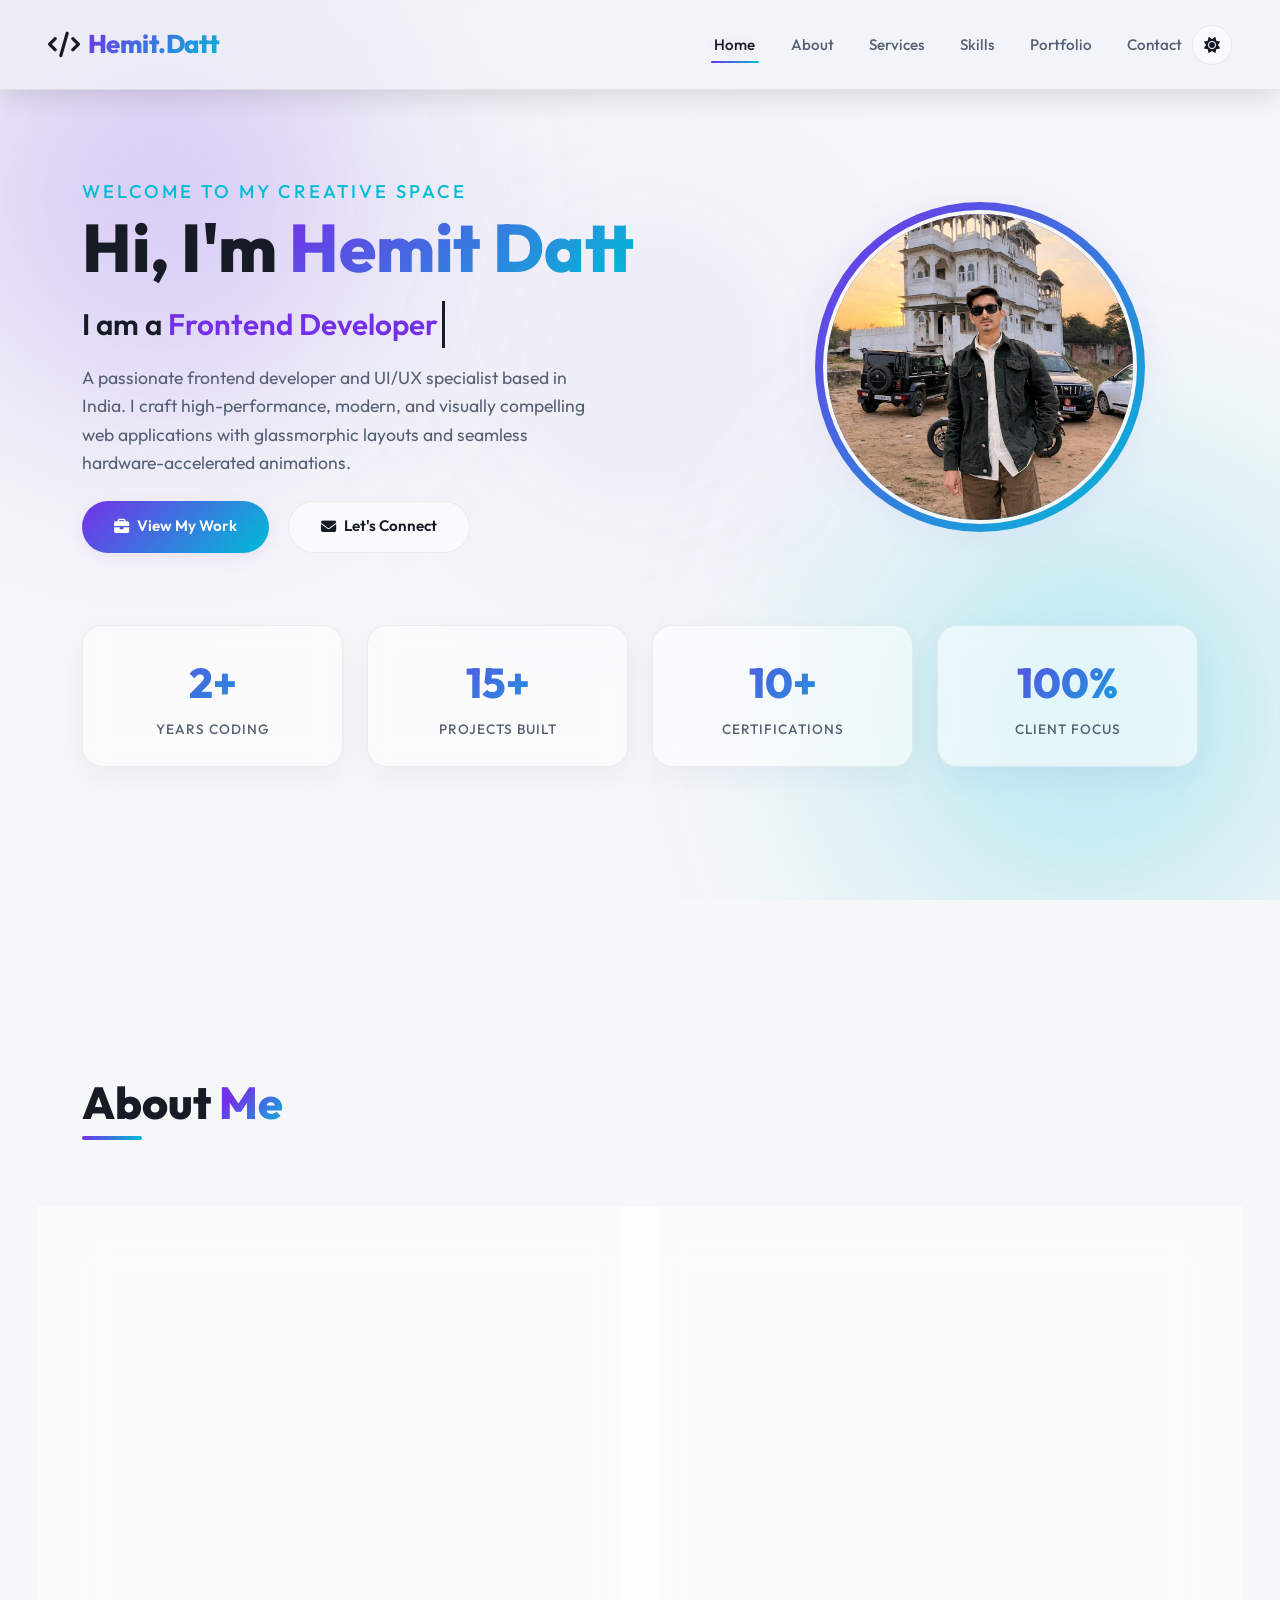
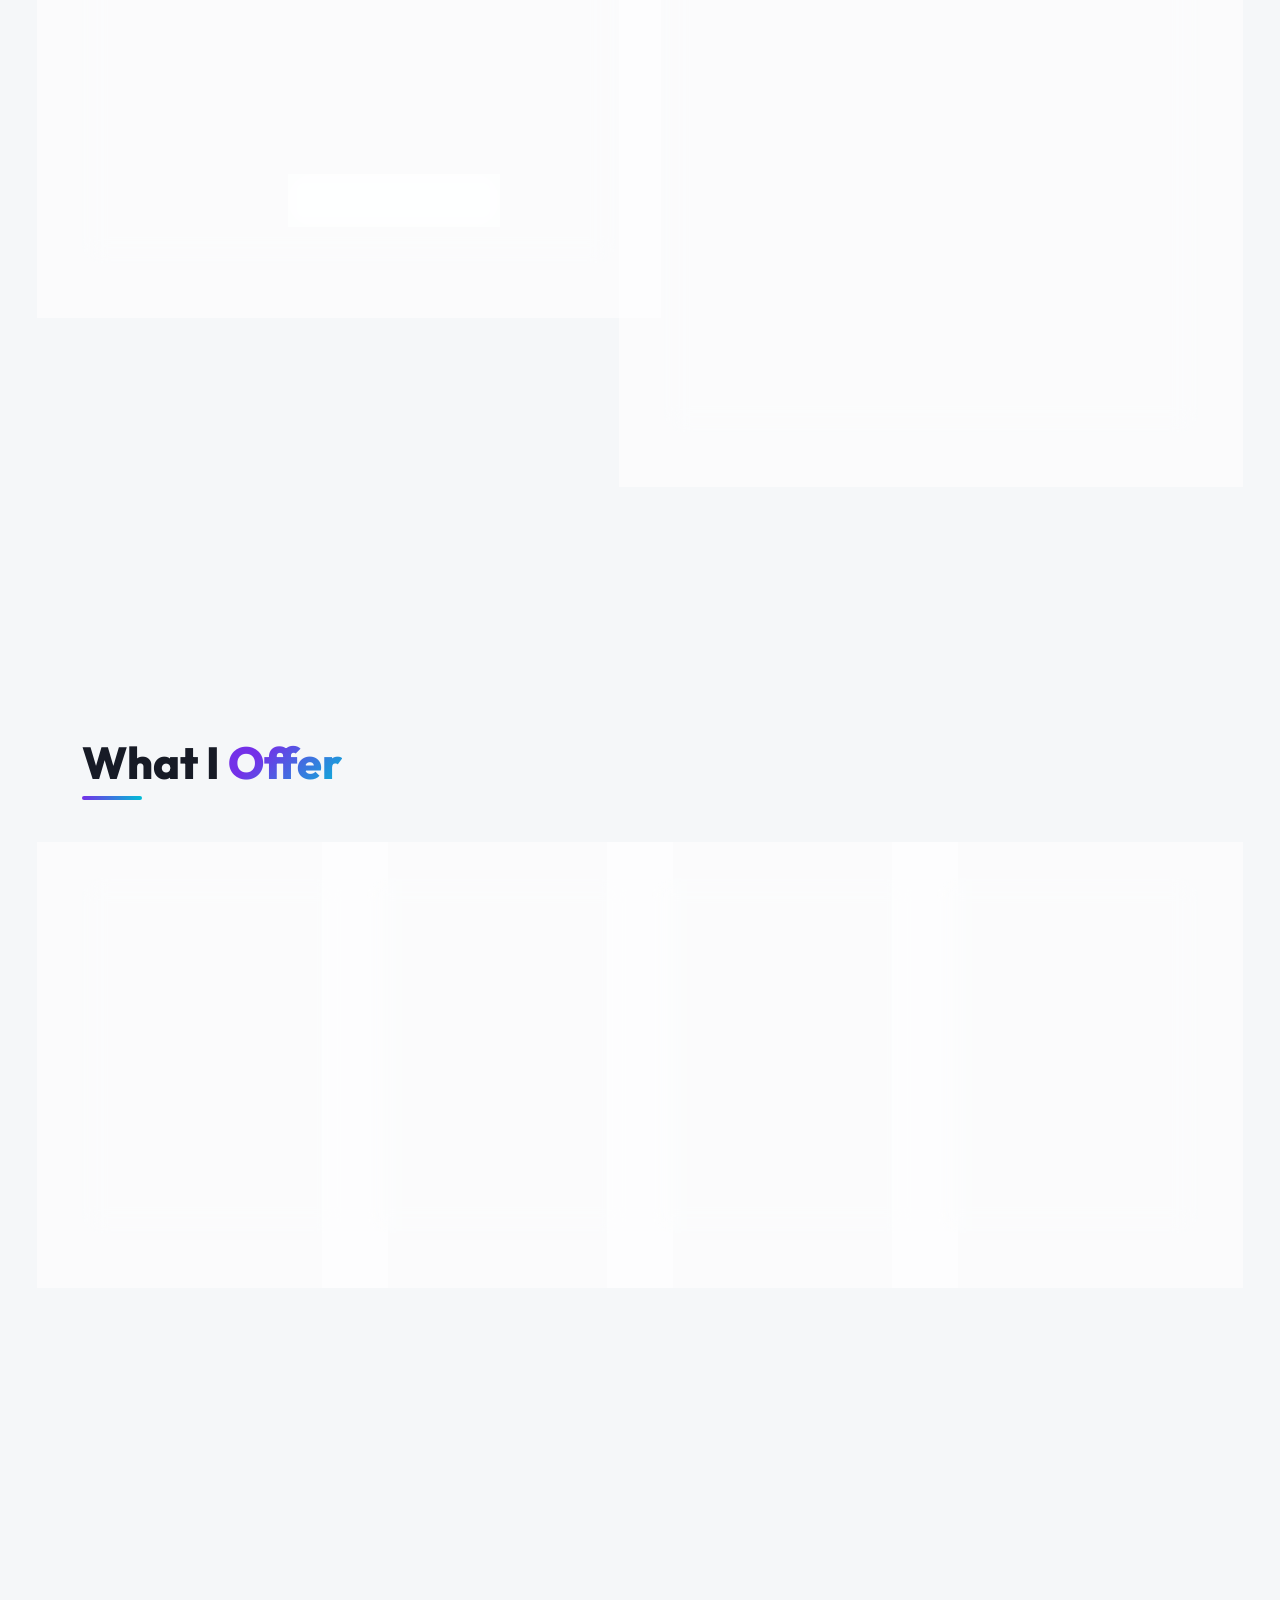
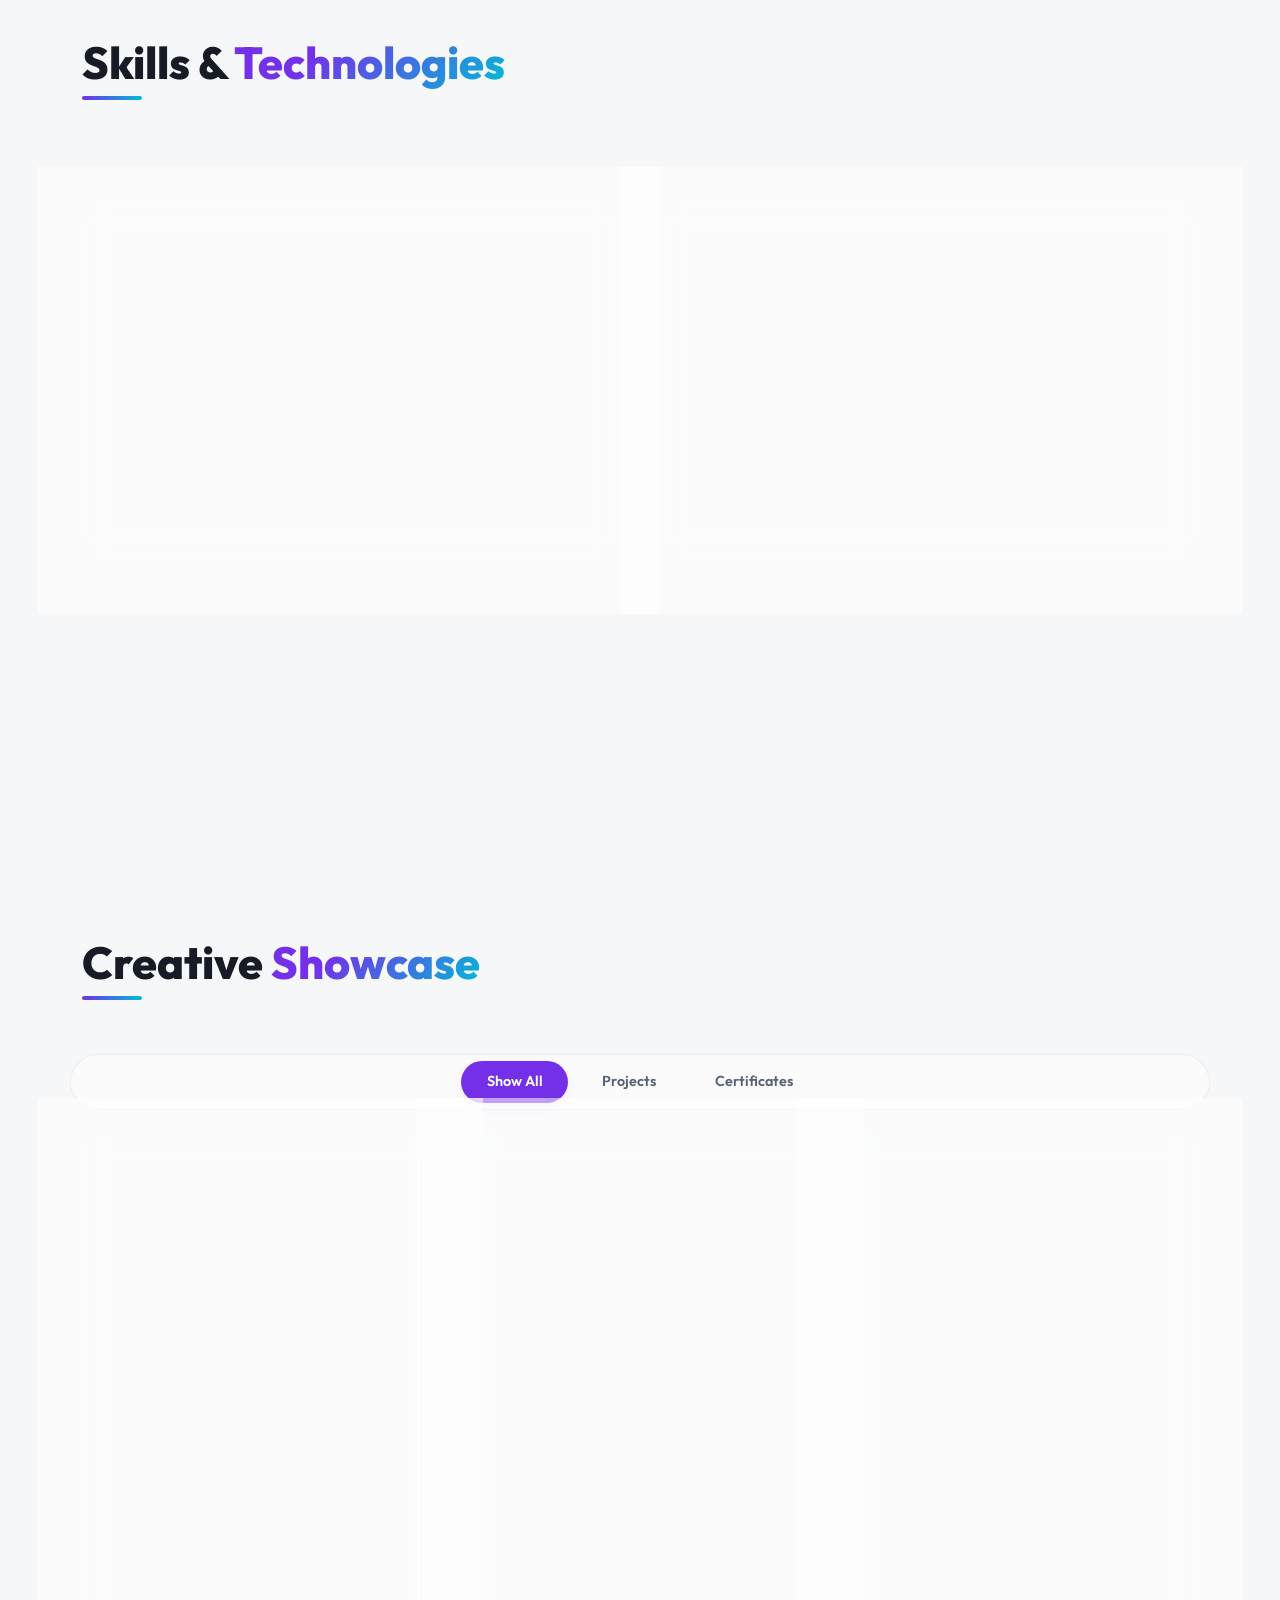
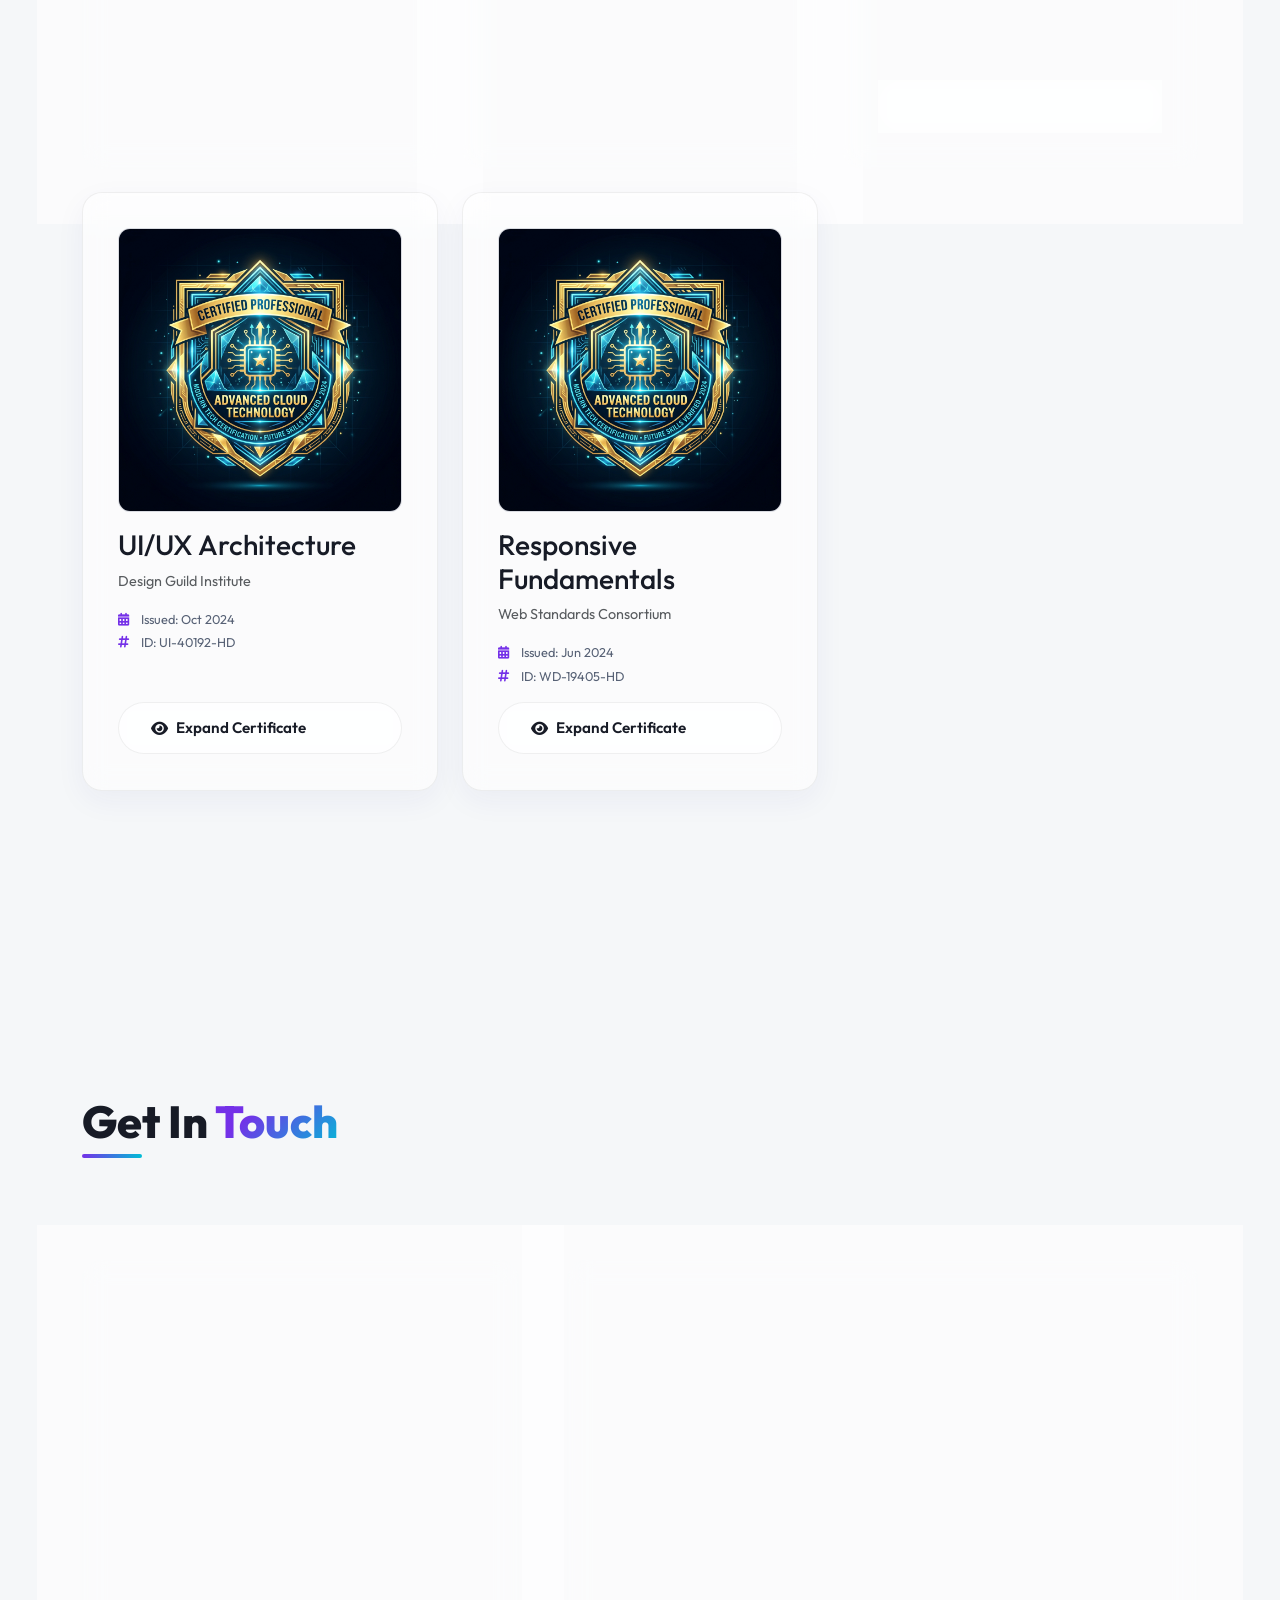
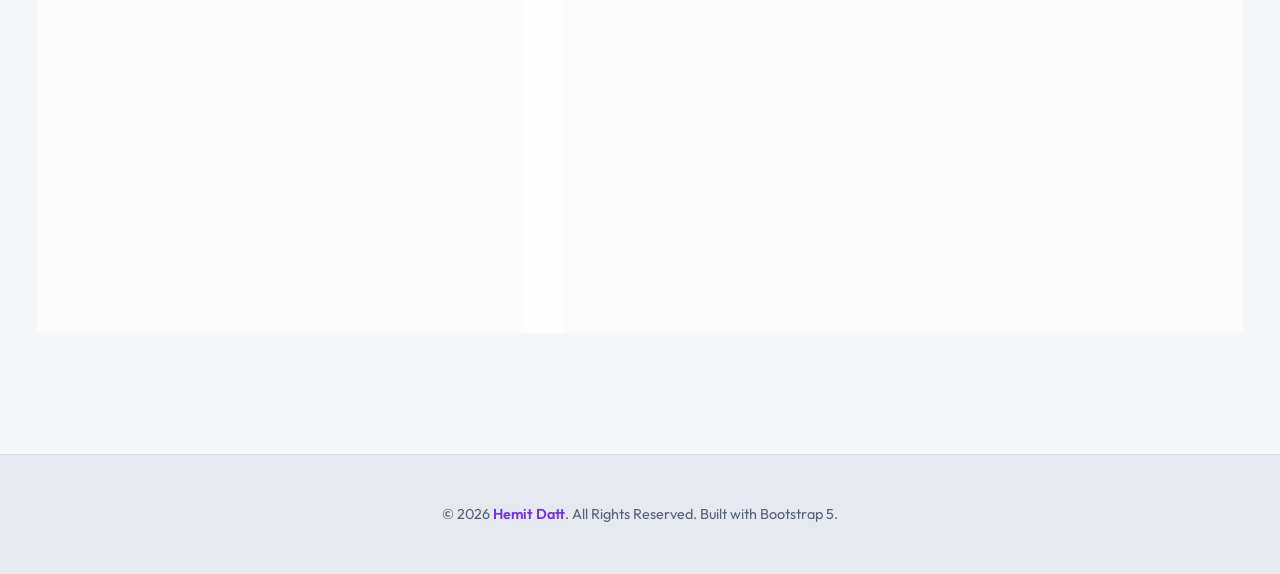
==== commit 62e3836c: "new update" ====
--- a/index.html
+++ b/index.html
@@ -107,7 +107,7 @@
               <div class="avatar-frame-container">
                 <div class="avatar-frame">
                   <!-- Premium placeholder avatar -->
-                  <img src="images/profile.jpg" alt="Hemit Datt Profile Portrait" class="img-fluid" loading="eager">
+                  <img src="photo_converted.jpg" alt="Hemit Datt Profile Portrait" class="img-fluid" loading="eager">
                 </div>
               </div>
             </div>
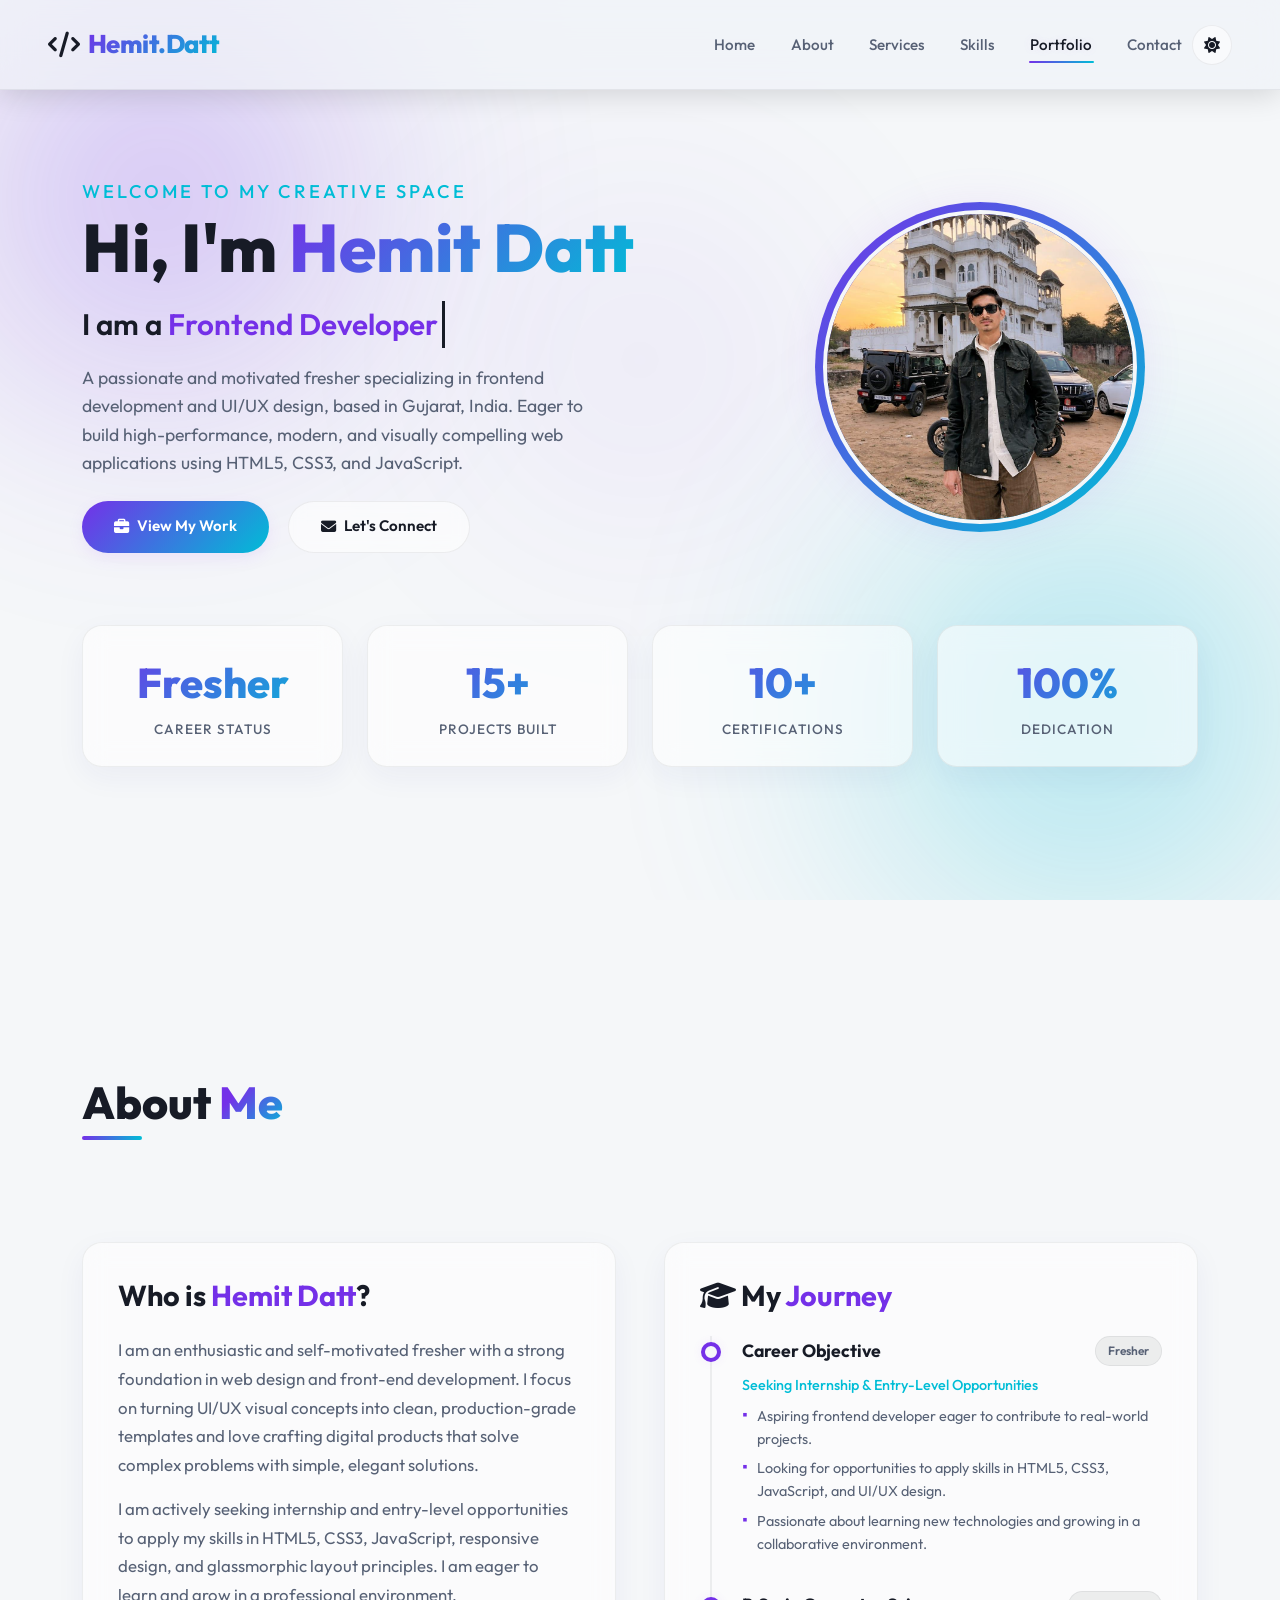
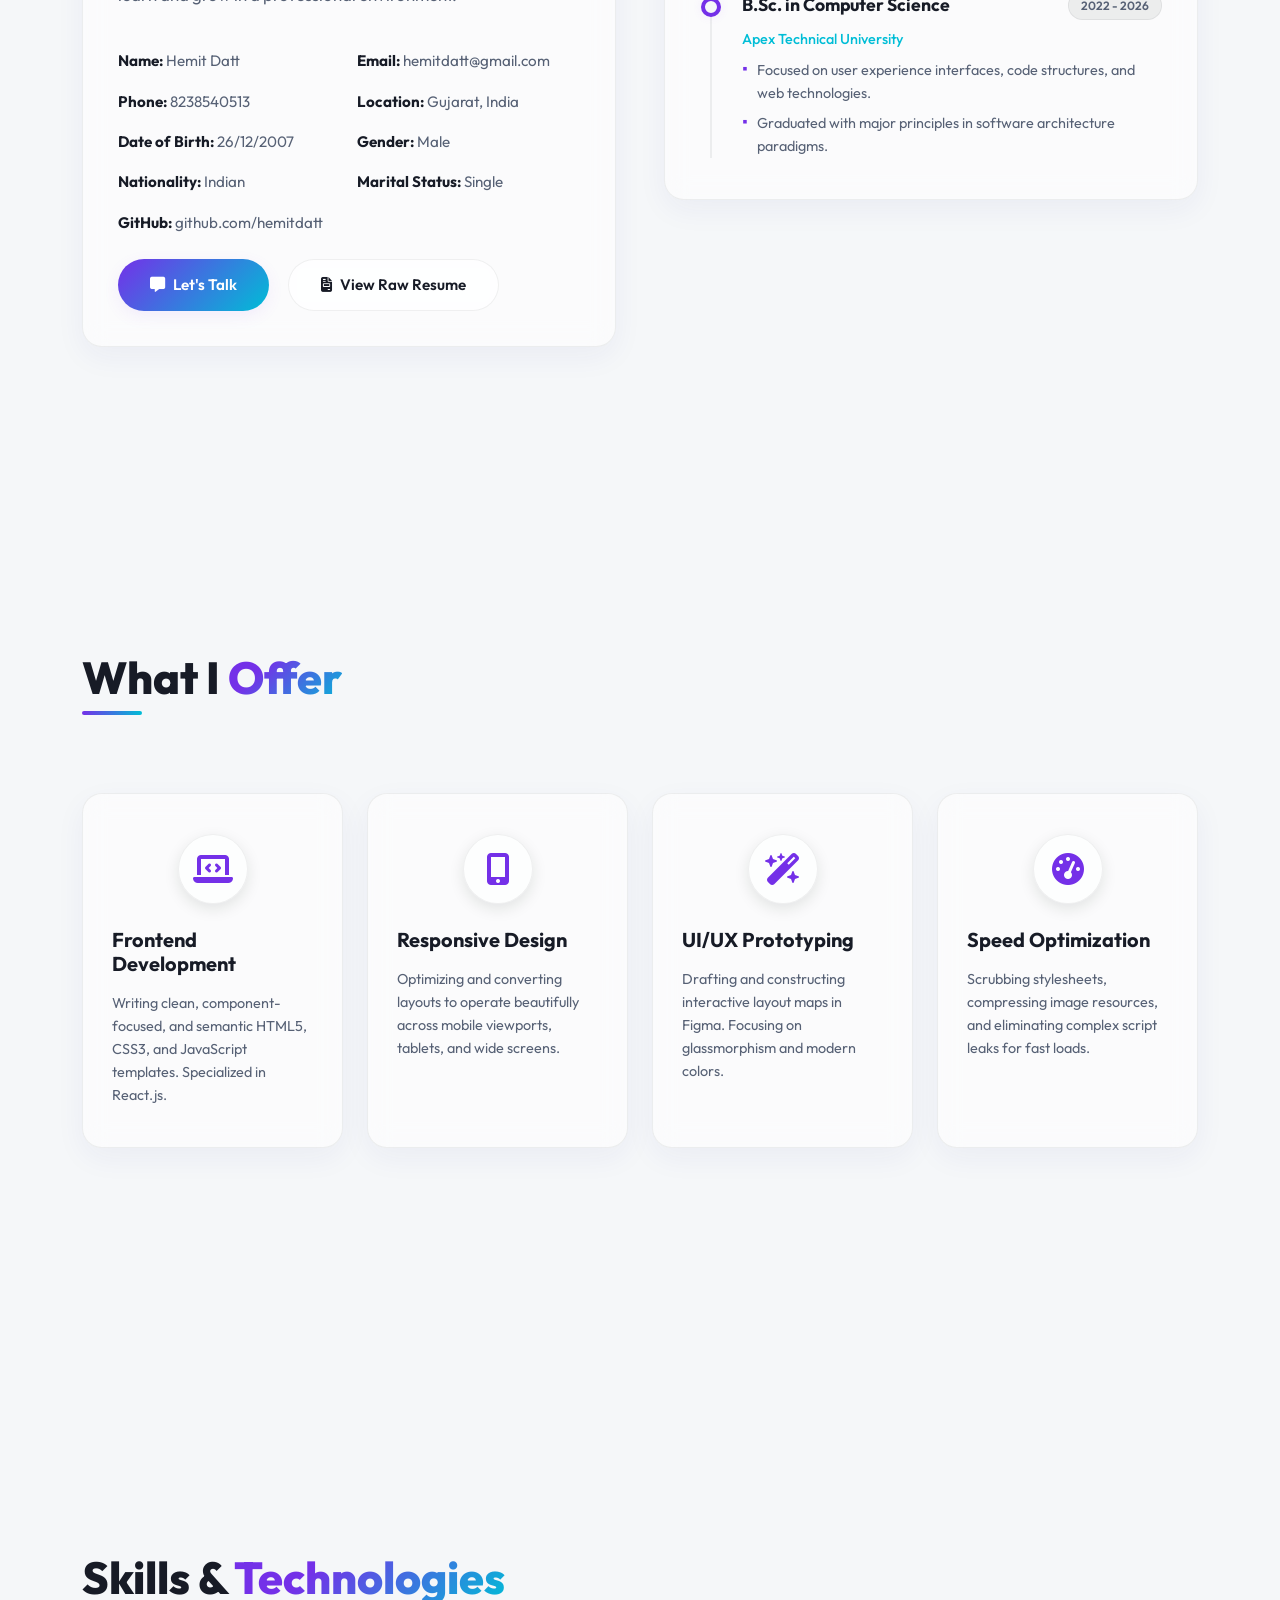
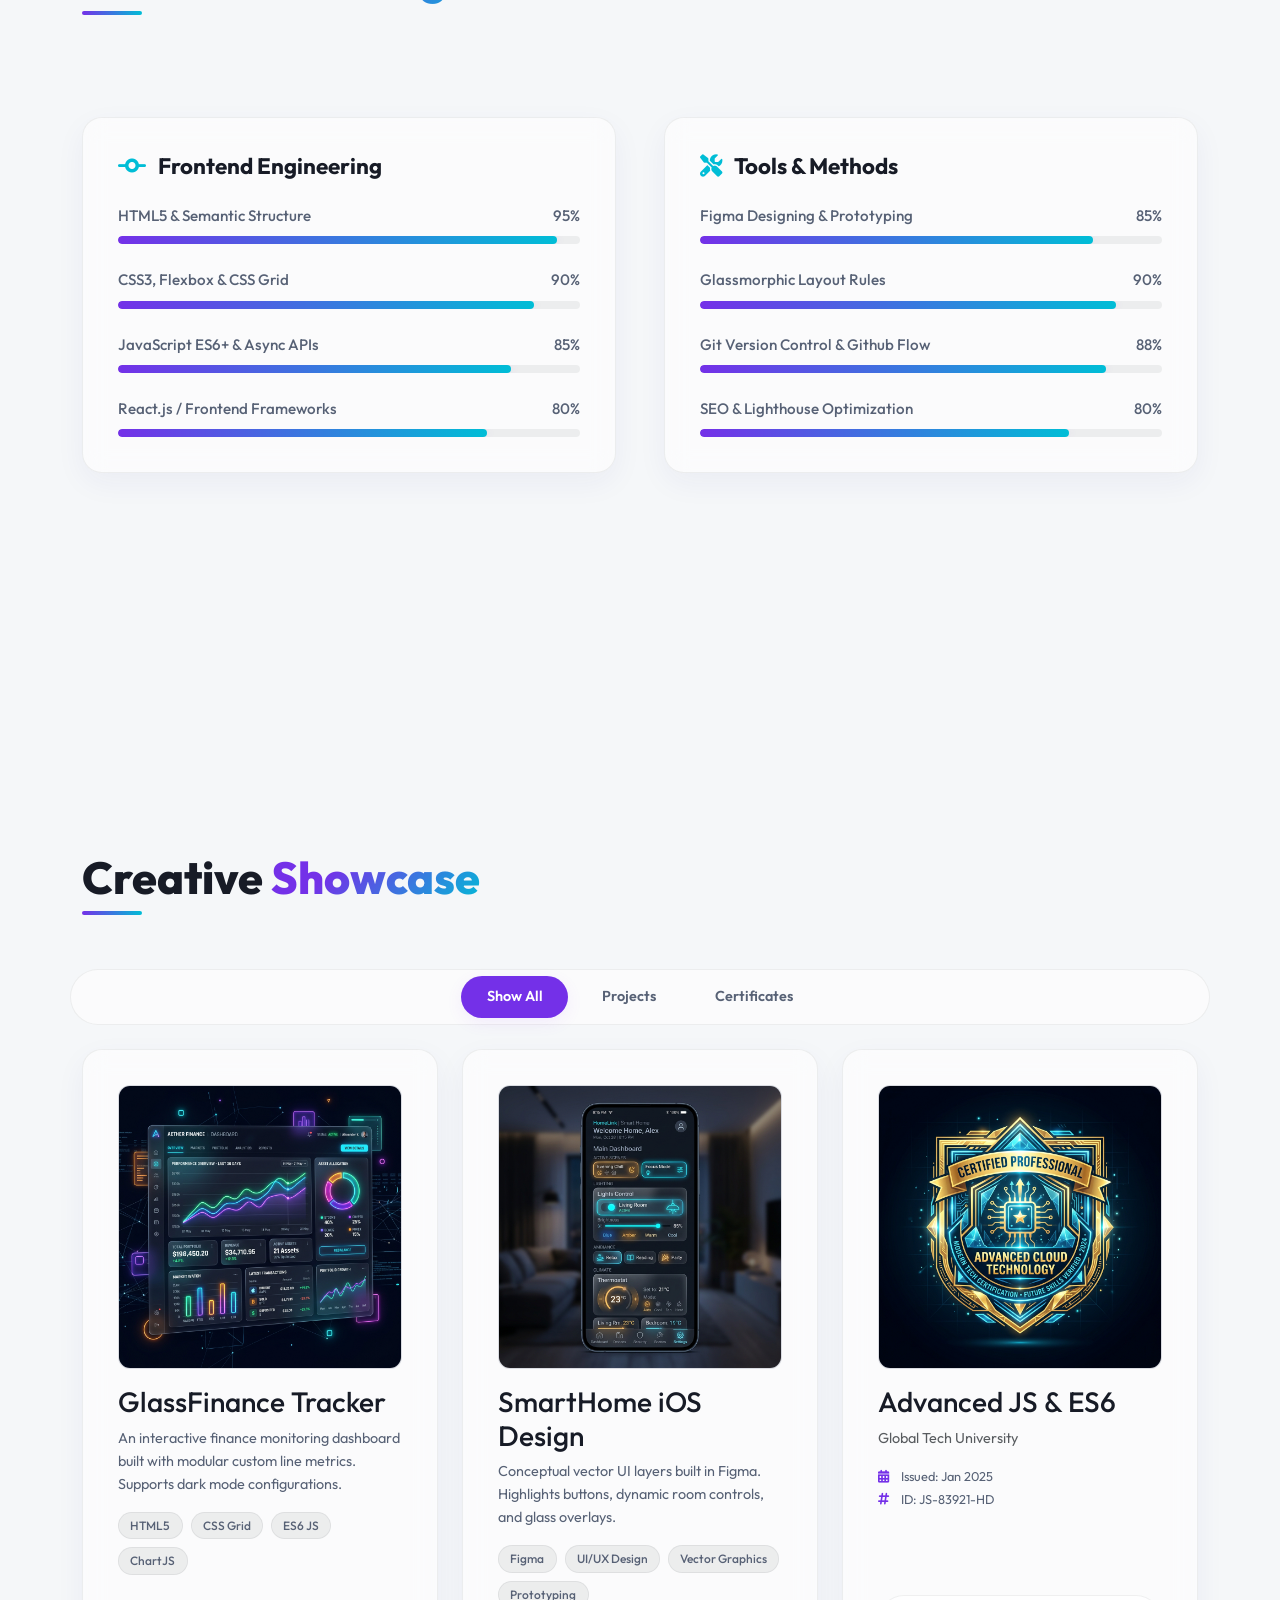
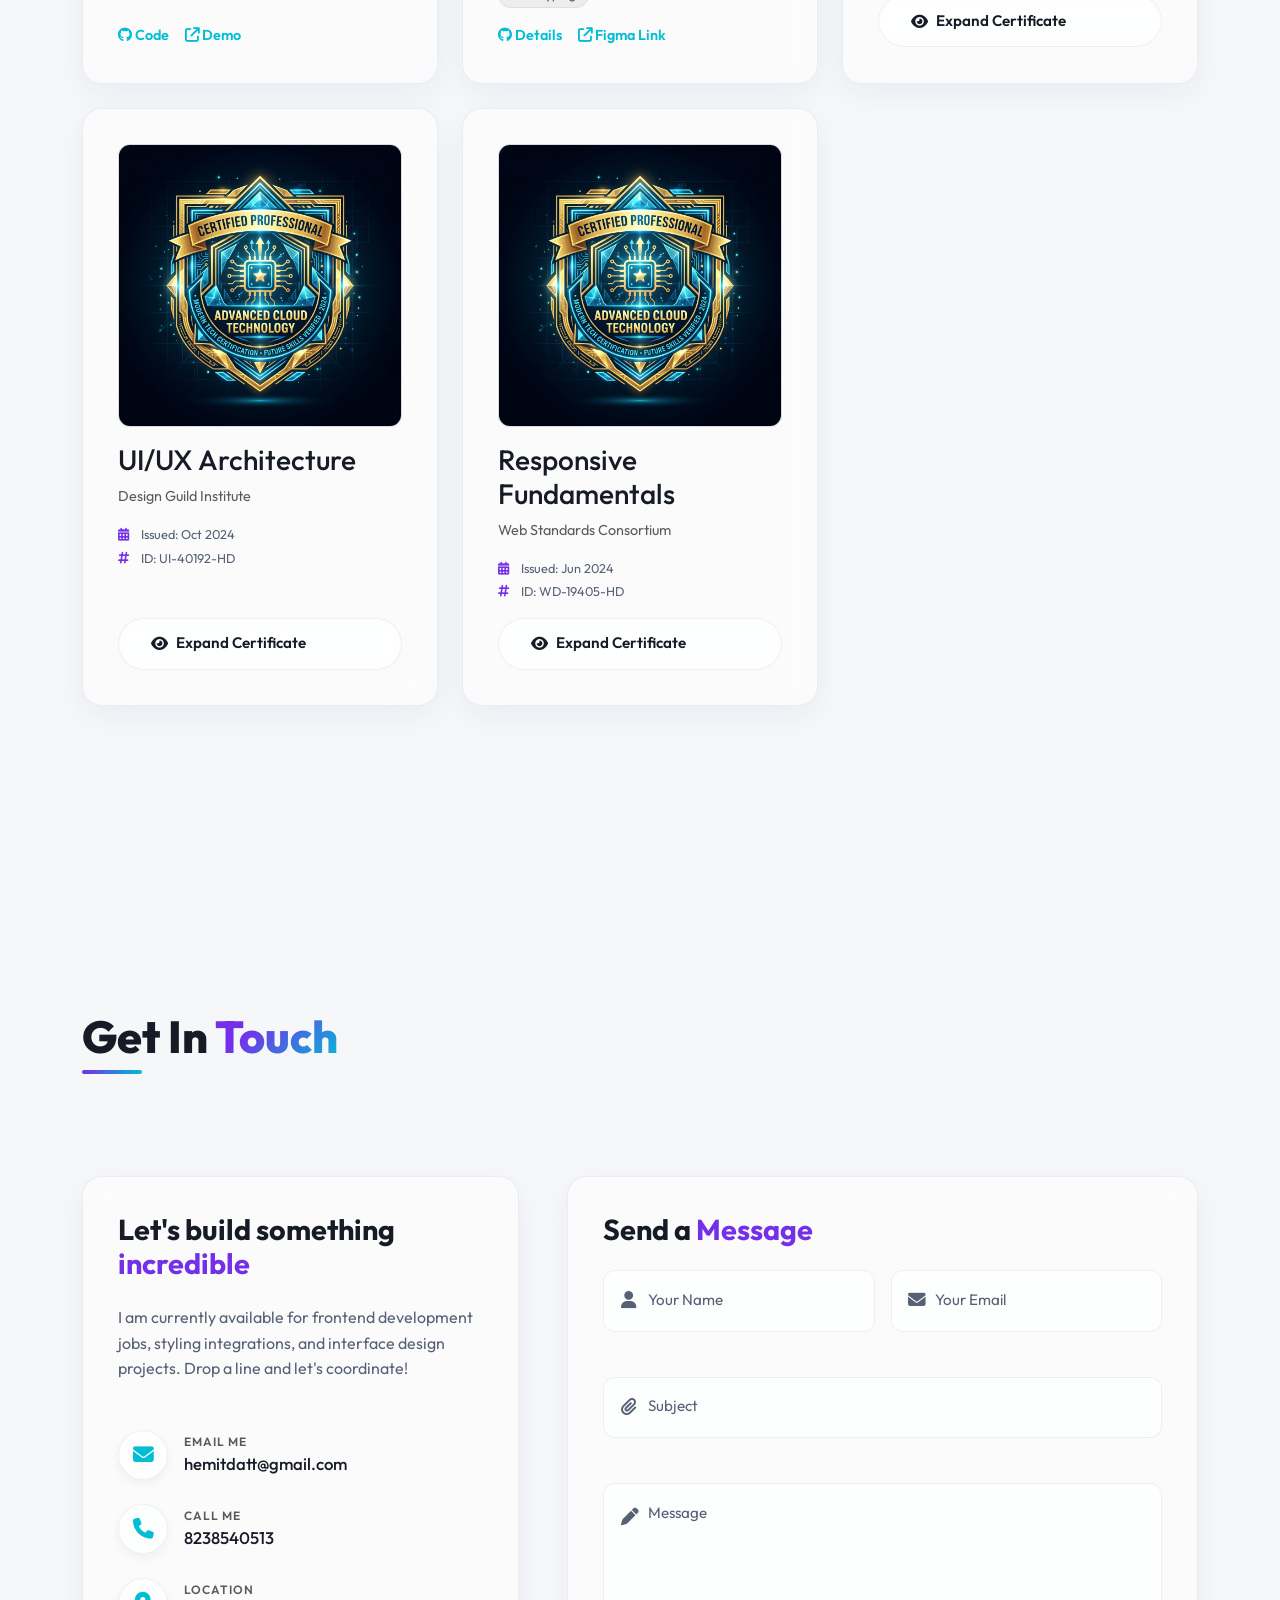
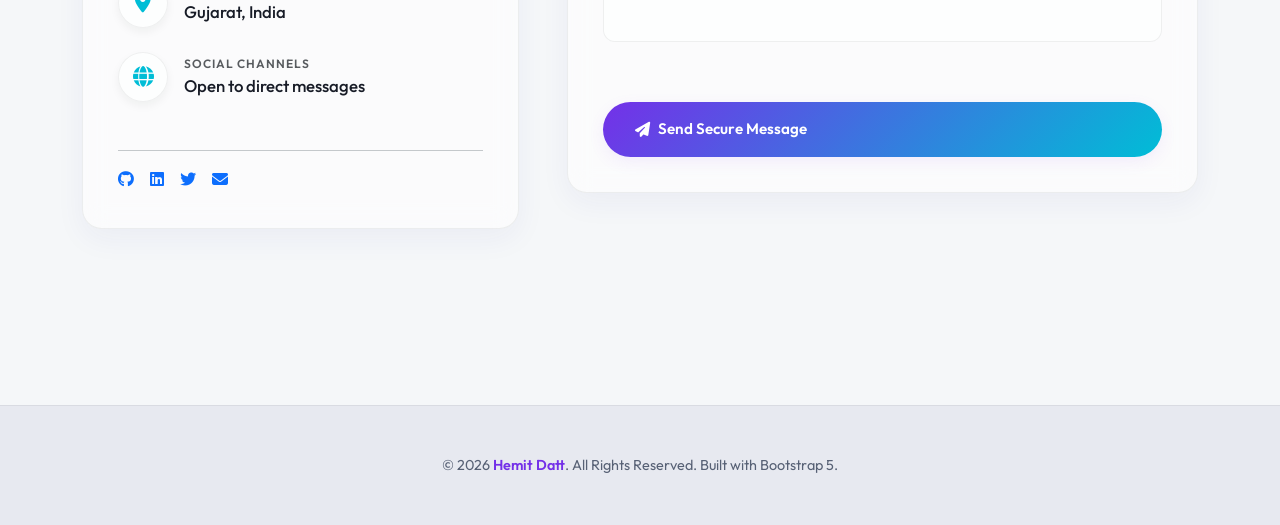
==== commit eb04b6cb: "new update by hemit" ====
--- a/index.html
+++ b/index.html
@@ -90,7 +90,7 @@
                 I am a <span class="typed-text"></span><span class="cursor">&nbsp;</span>
               </div>
               <p class="hero-desc col-xl-10 mx-lg-0 mx-auto">
-                A passionate frontend developer and UI/UX specialist based in India. I craft high-performance, modern, and visually compelling web applications with glassmorphic layouts and seamless hardware-accelerated animations.
+                A passionate and motivated fresher specializing in frontend development and UI/UX design, based in Gujarat, India. Eager to build high-performance, modern, and visually compelling web applications using HTML5, CSS3, and JavaScript.
               </p>
               <div class="btn-container justify-content-lg-start justify-content-center mt-4">
                 <a href="#portfolio" class="btn btn-primary btn-transition">
@@ -117,8 +117,8 @@
           <div class="row stats-grid g-4 mt-5 text-center reveal delay-300">
             <div class="col-6 col-md-3">
               <div class="glass-card stat-card h-100">
-                <span class="stat-num">2+</span>
-                <span class="stat-label">Years Coding</span>
+                <span class="stat-num">Fresher</span>
+                <span class="stat-label">Career Status</span>
               </div>
             </div>
             <div class="col-6 col-md-3">
@@ -136,7 +136,7 @@
             <div class="col-6 col-md-3">
               <div class="glass-card stat-card h-100">
                 <span class="stat-num">100%</span>
-                <span class="stat-label">Client Focus</span>
+                <span class="stat-label">Dedication</span>
               </div>
             </div>
           </div>
@@ -154,10 +154,10 @@
               <div class="glass-card h-100">
                 <h3 class="about-card-title mb-4">Who is <span>Hemit Datt</span>?</h3>
                 <p class="about-bio-text">
-                  I am a web designer and front-end developer who focuses on turning UI/UX visual concepts into production-grade templates. I love crafting digital products that solve complex problems with simple, elegant, and engaging solutions.
+                  I am an enthusiastic and self-motivated fresher with a strong foundation in web design and front-end development. I focus on turning UI/UX visual concepts into clean, production-grade templates and love crafting digital products that solve complex problems with simple, elegant solutions.
                 </p>
                 <p class="about-bio-text mt-3">
-                  My experience spans glassmorphic layout principles, cutting file delays and stylesheet payloads, and debugging cross-browser issues. I combine aesthetic design values with strict compliance to responsive web practices.
+                  I am actively seeking internship and entry-level opportunities to apply my skills in HTML5, CSS3, JavaScript, responsive design, and glassmorphic layout principles. I am eager to learn and grow in a professional environment.
                 </p>
                 
                 <!-- Detailed metadata grid -->
@@ -169,22 +169,37 @@
                   </div>
                   <div class="col-sm-6">
                     <div class="info-item">
-                      <strong>Email:</strong> <span>hemitdatt@example.com</span>
-                    </div>
-                  </div>
-                  <div class="col-sm-6">
-                    <div class="info-item">
-                      <strong>Location:</strong> <span>Delhi / Punjab, India</span>
-                    </div>
-                  </div>
-                  <div class="col-sm-6">
-                    <div class="info-item">
-                      <strong>Degree:</strong> <span>B.Sc in Computer Science</span>
-                    </div>
-                  </div>
-                  <div class="col-sm-6">
-                    <div class="info-item">
-                      <strong>Availability:</strong> <span>Open for Projects</span>
+                      <strong>Email:</strong> <span>hemitdatt@gmail.com</span>
+                    </div>
+                  </div>
+                  <div class="col-sm-6">
+                    <div class="info-item">
+                      <strong>Phone:</strong> <span>8238540513</span>
+                    </div>
+                  </div>
+                  <div class="col-sm-6">
+                    <div class="info-item">
+                      <strong>Location:</strong> <span>Gujarat, India</span>
+                    </div>
+                  </div>
+                  <div class="col-sm-6">
+                    <div class="info-item">
+                      <strong>Date of Birth:</strong> <span>26/12/2007</span>
+                    </div>
+                  </div>
+                  <div class="col-sm-6">
+                    <div class="info-item">
+                      <strong>Gender:</strong> <span>Male</span>
+                    </div>
+                  </div>
+                  <div class="col-sm-6">
+                    <div class="info-item">
+                      <strong>Nationality:</strong> <span>Indian</span>
+                    </div>
+                  </div>
+                  <div class="col-sm-6">
+                    <div class="info-item">
+                      <strong>Marital Status:</strong> <span>Single</span>
                     </div>
                   </div>
                   <div class="col-sm-6">
@@ -207,43 +222,28 @@
               </div>
             </div>
 
-            <!-- Professional Journey Timeline -->
+            <!-- Professional Summary & Education -->
             <div class="col-lg-6 reveal-right delay-200">
               <div class="glass-card">
                 <h3 class="about-card-title mb-4"><i class="fa-solid fa-graduation-cap"></i> My <span>Journey</span></h3>
                 
                 <div class="timeline">
-                  <!-- Timeline Node 1 -->
+                  <!-- Timeline Node 1: Career Objective -->
                   <div class="timeline-node">
                     <div class="timeline-dot"></div>
                     <div class="timeline-header d-flex flex-wrap justify-content-between align-items-center mb-2">
-                      <span class="timeline-role">Junior Frontend Developer</span>
-                      <span class="timeline-badge">2025 - Present</span>
-                    </div>
-                    <span class="timeline-company d-block mb-2">CodeLabs Solutions, Delhi, India</span>
+                      <span class="timeline-role">Career Objective</span>
+                      <span class="timeline-badge">Fresher</span>
+                    </div>
+                    <span class="timeline-company d-block mb-2">Seeking Internship & Entry-Level Opportunities</span>
                     <ul class="timeline-details">
-                      <li>Designed glassmorphic analytics components increasing interface interactions.</li>
-                      <li>Refactored grid layers, cutting CSS payloads and layout delays by 30%.</li>
-                      <li>Developed production templates from visual drafts using Figma.</li>
+                      <li>Aspiring frontend developer eager to contribute to real-world projects.</li>
+                      <li>Looking for opportunities to apply skills in HTML5, CSS3, JavaScript, and UI/UX design.</li>
+                      <li>Passionate about learning new technologies and growing in a collaborative environment.</li>
                     </ul>
                   </div>
 
-                  <!-- Timeline Node 2 -->
-                  <div class="timeline-node">
-                    <div class="timeline-dot"></div>
-                    <div class="timeline-header d-flex flex-wrap justify-content-between align-items-center mb-2">
-                      <span class="timeline-role">Web Development Intern</span>
-                      <span class="timeline-badge">2024 - 2025</span>
-                    </div>
-                    <span class="timeline-company d-block mb-2">DevSolutions Corp, Punjab, India</span>
-                    <ul class="timeline-details">
-                      <li>Constructed fluid CSS layout templates for pipelines and registration landing pages.</li>
-                      <li>Diagnosed rendering differences between Safari, Chrome, and Firefox browsers.</li>
-                      <li>Optimized page performance by scrubbing redundant scroll window event listeners.</li>
-                    </ul>
-                  </div>
-
-                  <!-- Timeline Node 3 -->
+                  <!-- Timeline Node 2: Education -->
                   <div class="timeline-node mb-0">
                     <div class="timeline-dot"></div>
                     <div class="timeline-header d-flex flex-wrap justify-content-between align-items-center mb-2">
@@ -599,22 +599,33 @@
                       </div>
                       <div>
                         <span class="d-block contact-info-label text-uppercase text-muted">Email Me</span>
-                        <a href="mailto:hemitdatt@example.com" class="contact-info-value">hemitdatt@example.com</a>
+                        <a href="mailto:hemitdatt@gmail.com" class="contact-info-value">hemitdatt@gmail.com</a>
                       </div>
                     </div>
 
                     <!-- Info item 2 -->
                     <div class="d-flex align-items-center gap-3">
                       <div class="contact-icon-wrapper">
+                        <i class="fa-solid fa-phone"></i>
+                      </div>
+                      <div>
+                        <span class="d-block contact-info-label text-uppercase text-muted">Call Me</span>
+                        <a href="tel:+918238540513" class="contact-info-value">8238540513</a>
+                      </div>
+                    </div>
+
+                    <!-- Info item 3 -->
+                    <div class="d-flex align-items-center gap-3">
+                      <div class="contact-icon-wrapper">
                         <i class="fa-solid fa-location-dot"></i>
                       </div>
                       <div>
                         <span class="d-block contact-info-label text-uppercase text-muted">Location</span>
-                        <span class="contact-info-value">Delhi & Punjab, India</span>
-                      </div>
-                    </div>
-
-                    <!-- Info item 3 -->
+                        <span class="contact-info-value">Gujarat, India</span>
+                      </div>
+                    </div>
+
+                    <!-- Info item 4 -->
                     <div class="d-flex align-items-center gap-3">
                       <div class="contact-icon-wrapper">
                         <i class="fa-solid fa-globe"></i>
@@ -632,7 +643,7 @@
                   <a href="https://github.com/hemitdatt" target="_blank" rel="noopener noreferrer"><i class="fa-brands fa-github"></i></a>
                   <a href="https://linkedin.com" target="_blank" rel="noopener noreferrer"><i class="fa-brands fa-linkedin"></i></a>
                   <a href="https://twitter.com" target="_blank" rel="noopener noreferrer"><i class="fa-brands fa-twitter"></i></a>
-                  <a href="mailto:hemitdatt@example.com"><i class="fa-solid fa-envelope"></i></a>
+                  <a href="mailto:hemitdatt@gmail.com"><i class="fa-solid fa-envelope"></i></a>
                 </div>
               </div>
             </div>
